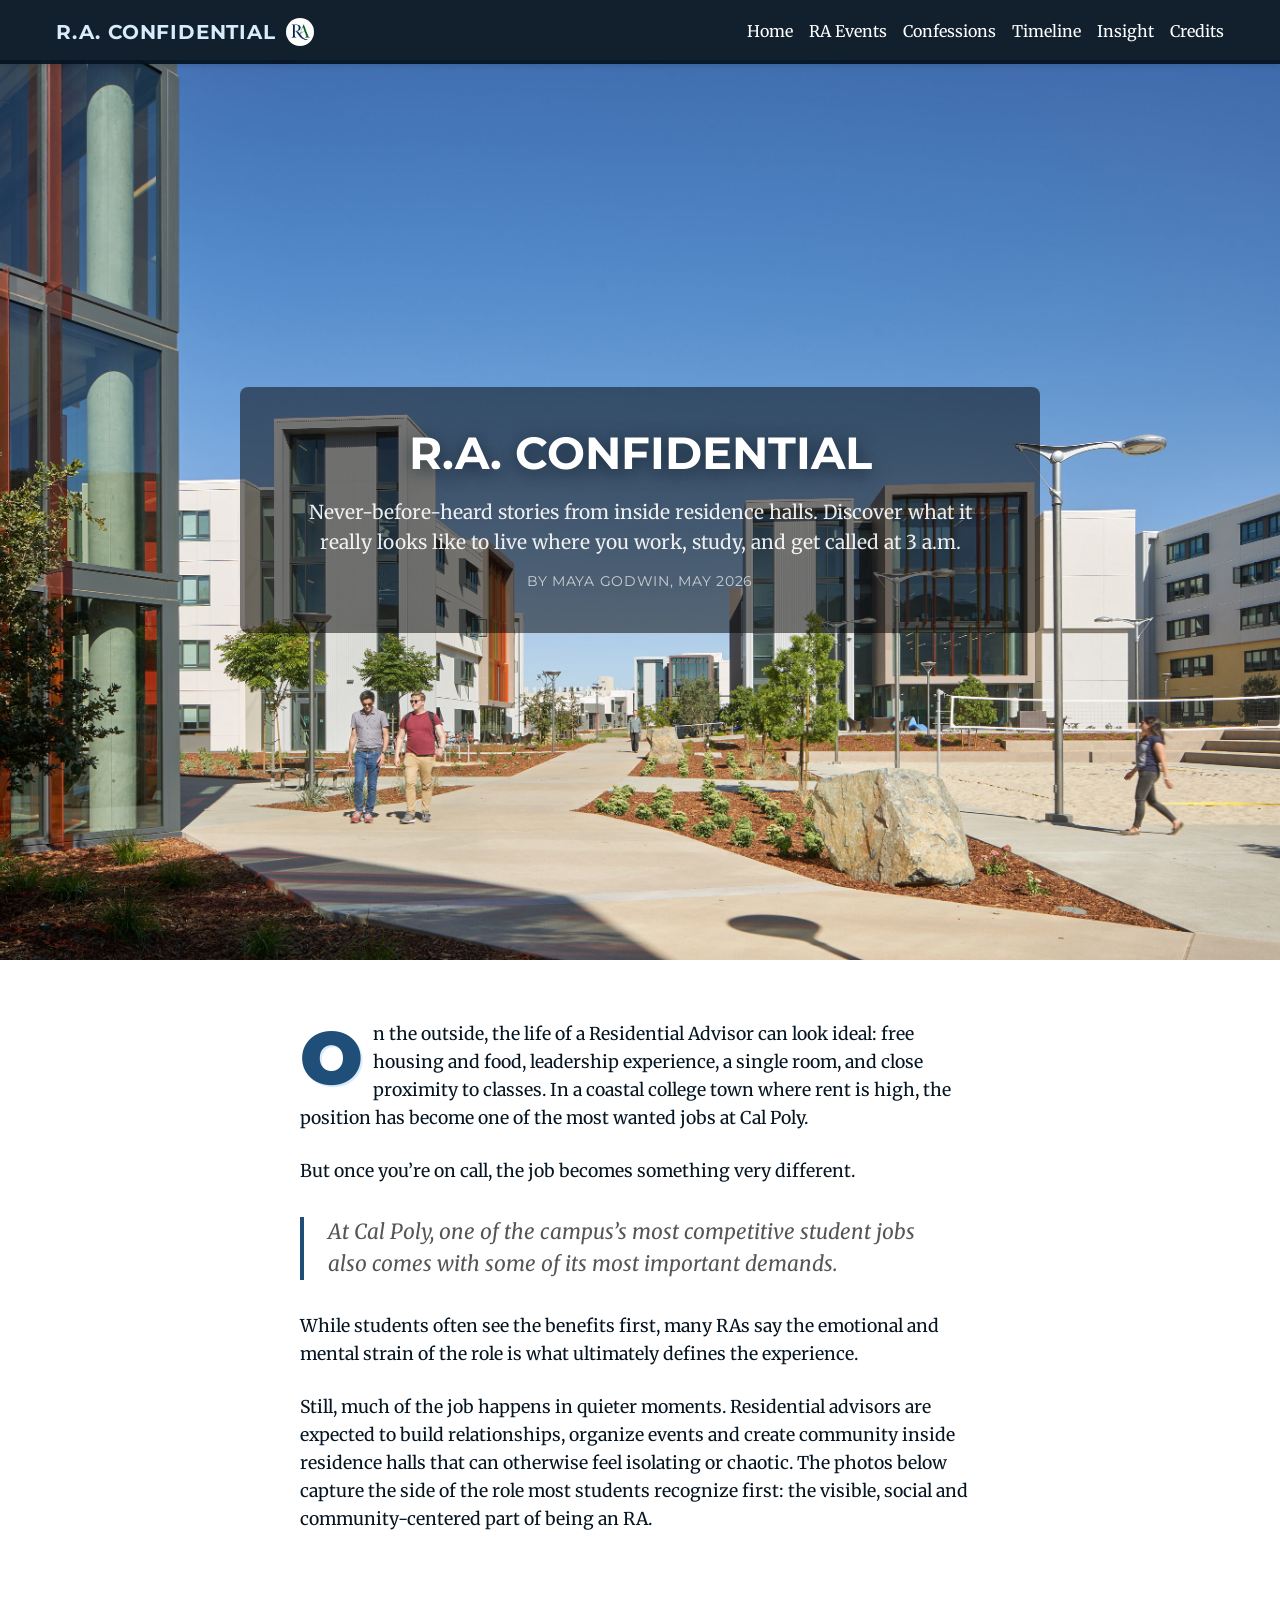
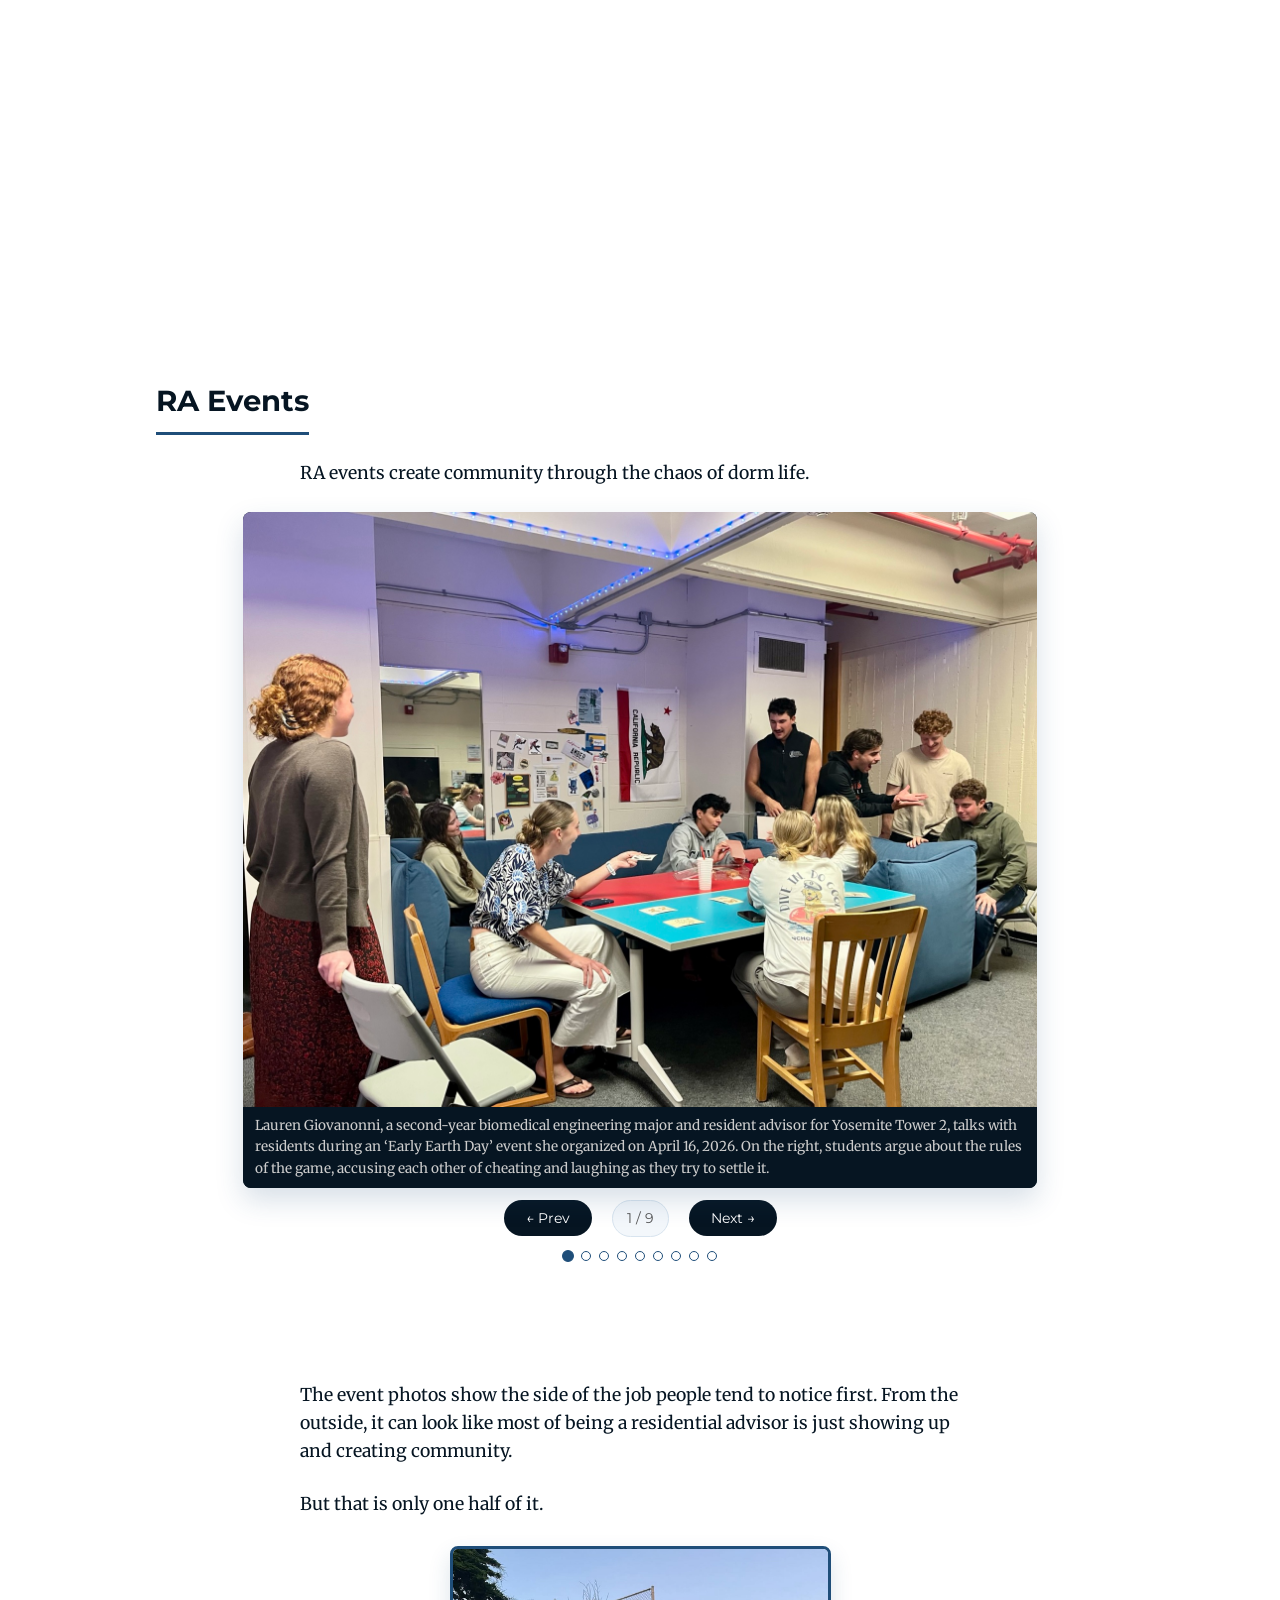
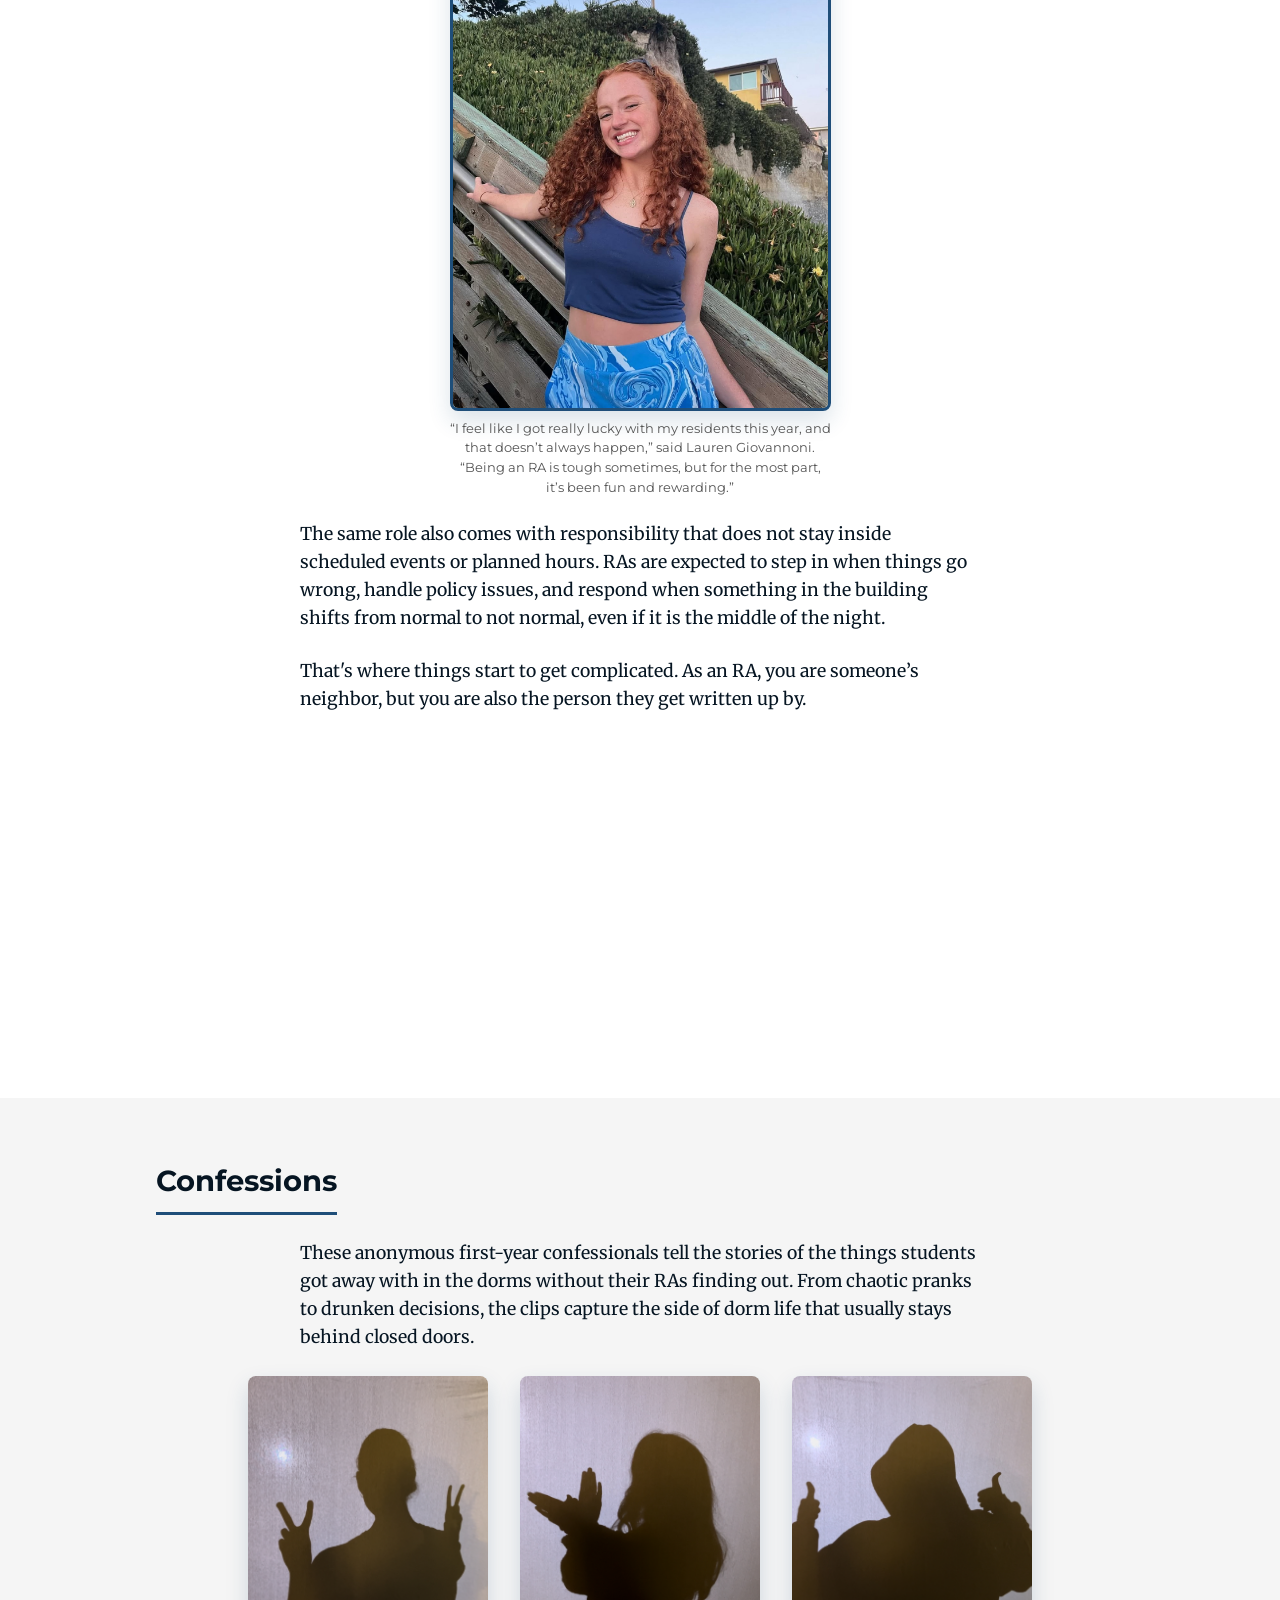
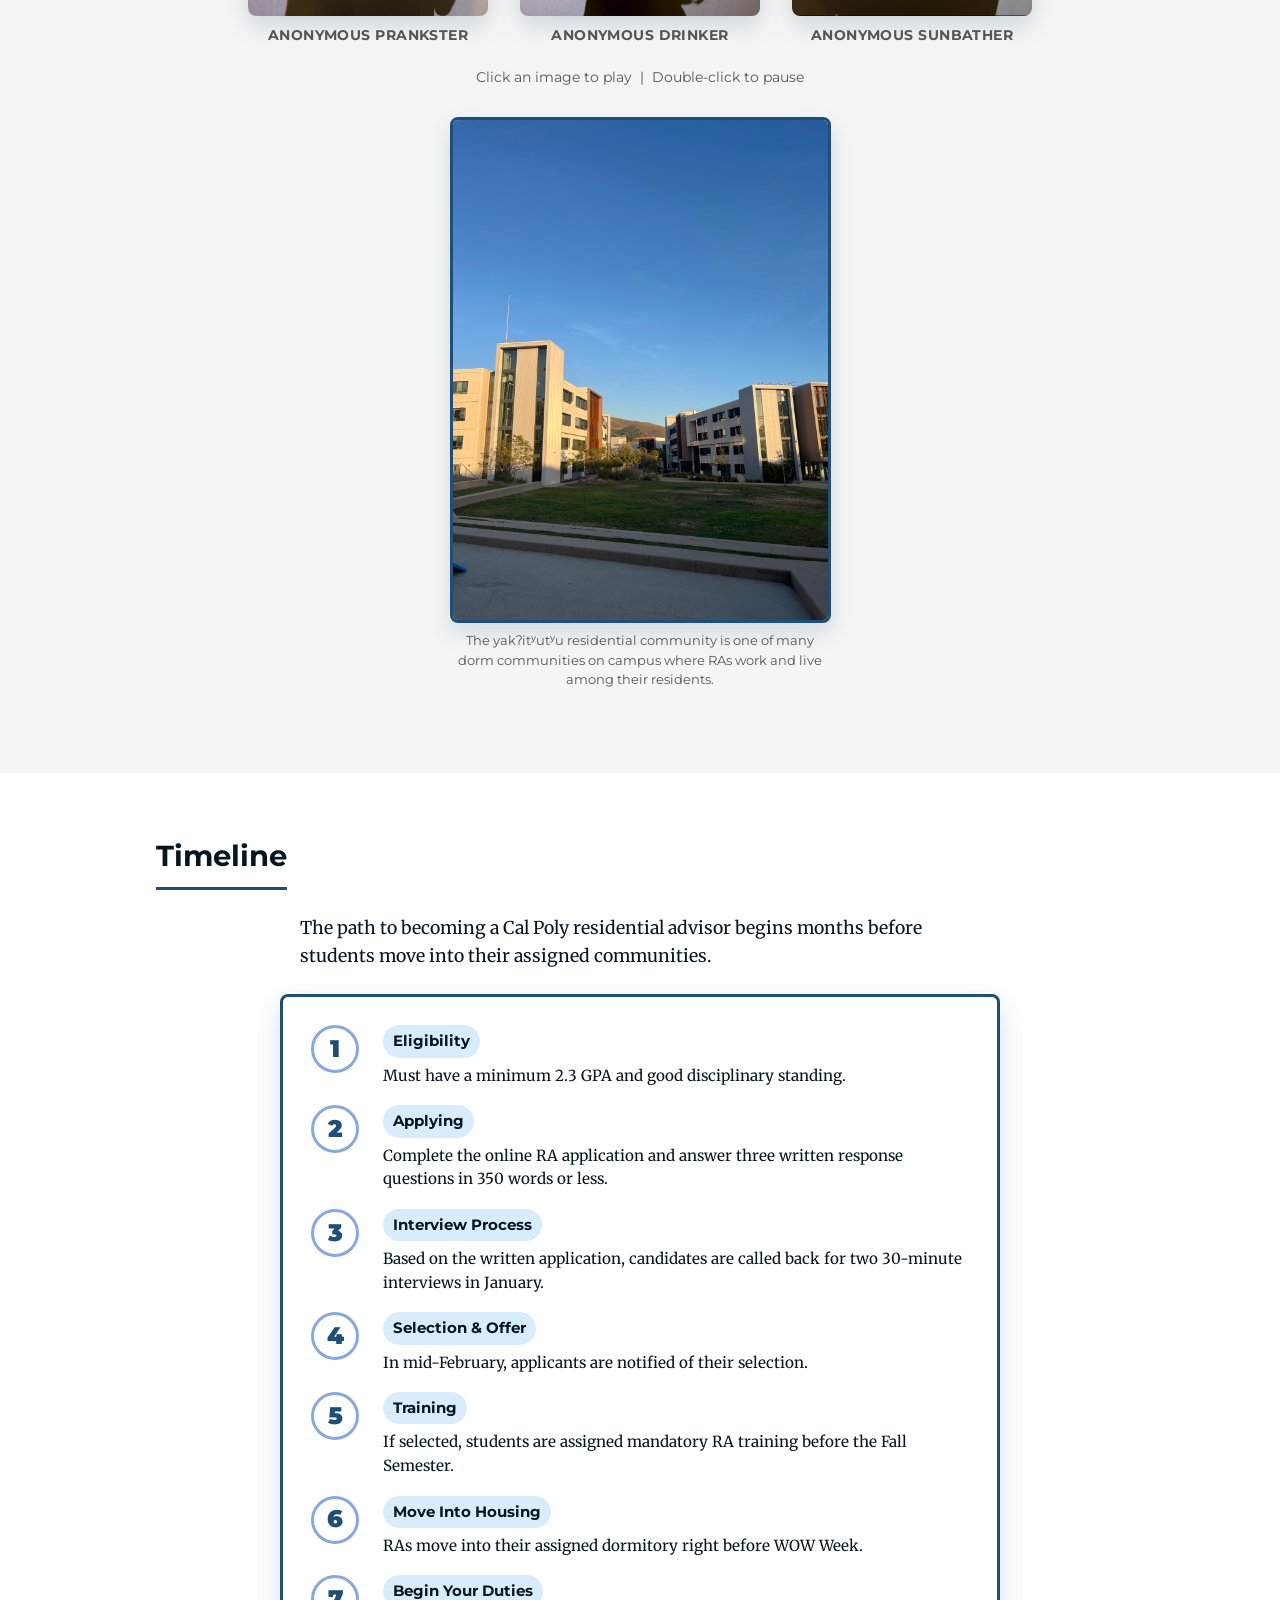
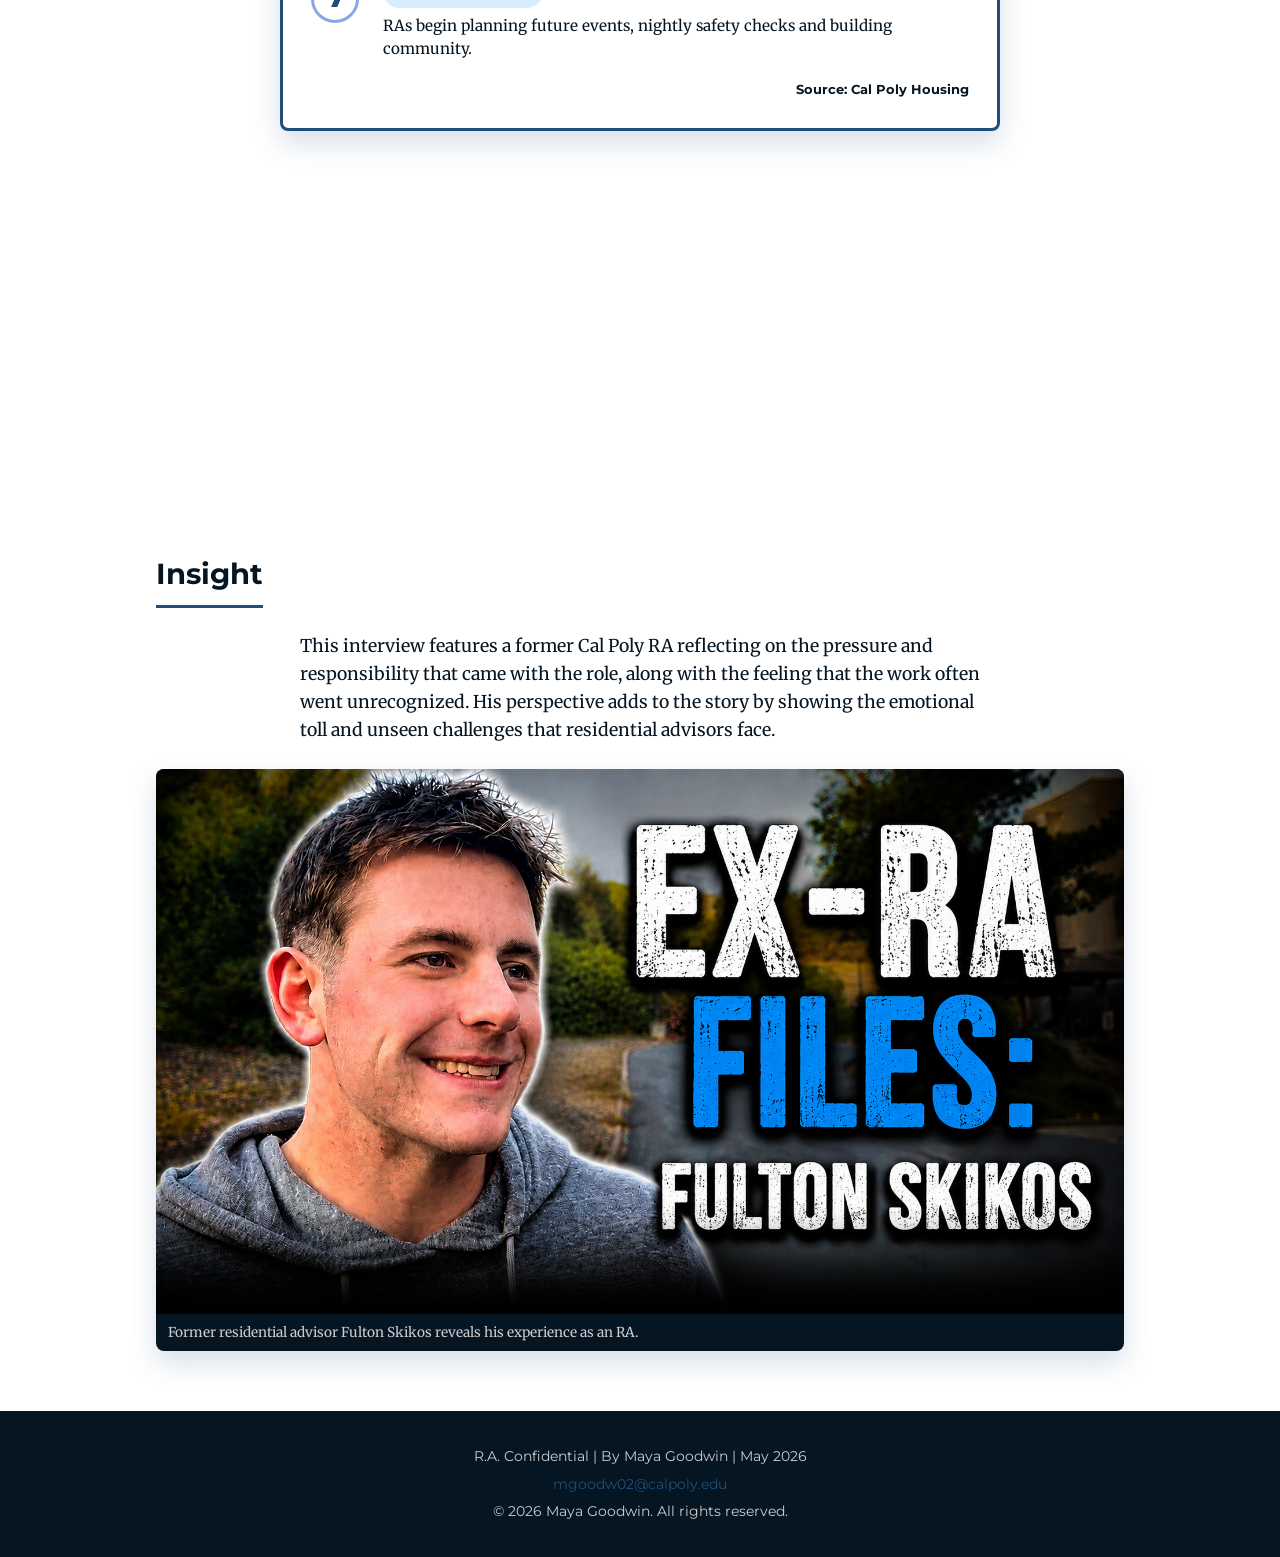
==== index.html @ 4d5d17d1 "Initial R.A. Confidential site" ====
<!DOCTYPE html>
<html lang="en">
<head>
    <meta charset="UTF-8">
    <meta name="viewport" content="width=device-width, initial-scale=1.0">
    <title>R.A. CONFIDENTIAL</title>
    <link rel="icon" type="image/png" href="Logo.png">

    <!-- ============================================
         GOOGLE FONTS
         - To change fonts, visit fonts.google.com
         - Replace the font names in the URL and in style.css
         ============================================ -->
    <link href="https://fonts.googleapis.com/css2?family=Montserrat:wght@700;900&family=Merriweather:ital,wght@0,400;1,400&display=swap" rel="stylesheet">

    <link rel="stylesheet" href="style.css">
</head>
<body>
    <!-- ============================================
         NAVIGATION: Fixed header with mobile toggle
         - Change the nav links to match your story sections f
         - The hamburger menu appears on screens under 768px
         ============================================ -->
    <nav class="navbar">
        <div class="nav-container">
            <div class="logo">
                <span>R.A. Confidential</span>
                <img src="Logo.png" alt="R.A. Confidential logo">
            </div>
            <button class="hamburger" onclick="toggleNav()">
                <span></span>
                <span></span>
                <span></span>
            </button>
            <ul class="nav-links">
                <li><a href="#hero">Home</a></li>
                <li><a href="#photos">RA Events</a></li>
                <li><a href="#audio">Confessions</a></li>
                <li><a href="#infographic">Timeline</a></li>
                <li><a href="#video">Insight</a></li>
                <li><a href="#footer">Credits</a></li>
            </ul>
        </div>
    </nav>

    <!-- ============================================
         HERO SECTION: Full-screen image + headline
         - Change the background image in style.css
         - Look for ".hero" in the CSS file
         - Edit the headline and deck text below
         ============================================ -->
    <section id="hero" class="hero">
        <div class="hero-content">
            <h1>R.A. CONFIDENTIAL</h1>
            <p class="deck">Never-before-heard stories from inside residence halls. Discover what it really looks like to live where you work, study, and get called at 3 a.m.</p>
            <p class="byline">By Maya Godwin, May 2026</p>
        </div>
    </section>

    <!-- ============================================
         STORY TEXT SECTION
         - Write your full story here
         - Use multiple <p> tags for multiple paragraphs
         ============================================ -->
    <section class="section story-text">
        <p class="lede">On the outside, the life of a Residential Advisor can look ideal: free housing and food, leadership experience, a single room, and close proximity to classes. In a coastal college town where rent is high, the position has become one of the most wanted jobs at Cal Poly.</p>
        <p>But once you’re on call, the job becomes something very different.</p>
        <blockquote>At Cal Poly, one of the campus’s most competitive student jobs also comes with some of its most important demands.</blockquote>
        <p>While students often see the benefits first, many RAs say the emotional and mental strain of the role is what ultimately defines the experience.</p>
        <p>Still, much of the job happens in quieter moments. Residential advisors are expected to build relationships, organize events and create community inside residence halls that can otherwise feel isolating or chaotic. The photos below capture the side of the role most students recognize first: the visible, social and community-centered part of being an RA.</p>
    </section>

    <!-- ============================================
         PARALLAX DIVIDER
         - Change the background image in style.css
         - Look for ".parallax-1"
         ============================================ -->
    <div class="parallax-divider parallax-1"></div>

    <!-- ============================================
         PHOTOS SECTION: Slideshow gallery
         - Add/remove <div class="slide"> blocks for each photo
         - Update the img src and alt text for each photo
         - The caption text appears below each photo
         ============================================ -->
    <section id="photos" class="section">
        <h2>RA Events</h2>
        <p class="section-intro">RA events create community through the chaos of dorm life.</p>
        <div class="slideshow">
            <div class="slide active">
                <img src="IMG_4088 2.jpg" alt="Lauren Giovanonni talking with residents at an Early Earth Day event">
                <p class="caption">Lauren Giovanonni, a second-year biomedical engineering major and resident advisor for Yosemite Tower 2, talks with residents during an ‘Early Earth Day’ event she organized on April 16, 2026. On the right, students argue about the rules of the game, accusing each other of cheating and laughing as they try to settle it.</p>
            </div>
            <div class="slide">
                <img src="IMG_4066.jpg" alt="Fallon Boyle laughs with neighbor Fiona Gordon during an Early Earth Day event">
                <p class="caption">Fallon Boyle, a first-year agricultural communications major, laughs with her neighbor Fiona Gordon, a first-year food science major, during an ‘Early Earth Day’ event hosted by RA Lauren Giovanonni. Boyle holds up a sheet of nature-themed stickers, turning a treat into a sweet moment of connection between neighbors.</p>
            </div>
            <div class="slide">
                <img src="IMG_4079.jpg" alt="Jackson Scott and Jack Lindley stand with Brock Muniozguren in the lounge">
                <p class="caption">Jackson Scott and Jack Lindley, both first-year agricultural systems management majors, stand with Brock Muniozguren, a first-year forest and fire science major, in the lounge. The three laugh about a roommate laundry disaster from earlier in the week, chatting about who broke one of the communal washing machines.</p>
            </div>
            <div class="slide">
                <img src="IMG_4083.jpg" alt="Early Earth Day organizer Lauren Giovanonni speaking about the event">
                <p class="caption">“I wanted to do something before Earth Day because I’m actually on call that night, and a lot of my residents are busy too,” said 'Early Earth Day' organizer Lauren Giovanonni. “This way people could still come, hang out and do something together without stressing about their schedules.”</p>
            </div>
            <div class="slide">
                <img src="IMG_4072.jpg" alt="Reese Worsdell and Rob Bautista flip through nature-themed cards while talking about a trip">
                <p class="caption">Reese Worsdell, a first-year animal science major, and Rob Bautista, a first-year business major, flip through nature-themed cards while talking about a possible trip to Palm Springs. Residential events like this one provide students with opportunities to converse outside of class.</p>
            </div>
            <div class="slide">
                <img src="IMG_4126.jpg" alt="Jackson Scott brings out a burnt Chick-fil-A sandwich from the air fryer">
                <p class="caption">During the event, Jackson Scott brings out the air fryer with a Chick-fil-A sandwich still inside, burnt enough to shrink the plate underneath. Fallon Boyle and Lauren Giovanonni laugh while Reese Worsdell, a first-year animal science major, and Fiona Gordon take photos. “I love this,” Giovanonni said. “It’s so dumb, but this is exactly what living here is like. Everyone just kind of joins in.”</p>
            </div>
            <div class="slide">
                <img src="IMG_4105.jpg" alt="Lauren Giovanonni and Fallon Boyle laugh together over an inside joke during an Early Earth Day event">
                <p class="caption">Lauren Giovanonni, resident advisor for Yosemite Tower 2, laughs with Fallon Boyle over an inside joke the two share, breaking into laughter as Fallon tries to explain it before giving up. The initial confusion from others nearby only makes it funnier, sparking more laughter around the room.</p>
            </div>
            <div class="slide">
                <img src="IMG_4123.jpg" alt="Brock Muniozguren folds a piece of paper at the Early Earth Day event">
                <p class="caption">Brock Muniozguren, a first-year forest and fire science major, folds a piece of paper provided at the ‘Early Earth Day’ event after getting back from class. “I had class until 8, so I was pretty done for the day,” Muniozguren said. “It was nice to come back and have something going on instead of just going straight to my room.”</p>
            </div>
            <div class="slide">
                <img src="IMG_3862.jpg" alt="Fiona Gordon sits with her neighbors during the Early Earth Day event">
                <p class="caption">First year food science major Fiona Gordon glances toward the camera while sitting with her neighbors during the 'Early Earth Day' event. The group stays at the table after their game ends, continuing their conversation after the April 16 event technically ends.</p>
            </div>
        </div>
        <div class="slide-controls">
            <button onclick="changeSlide(-1)">&#8592; Prev</button>
            <span class="slide-counter">
                <span id="current-slide">1</span> / <span id="total-slides">9</span>
            </span>
            <button onclick="changeSlide(1)">Next &#8594;</button>
        </div>
        <div class="slide-dots" aria-label="Photo slideshow navigation"></div>
    </section>

    <section class="section story-text">
        <p>The event photos show the side of the job people tend to notice first. From the outside, it can look like most of being a residential advisor is just showing up and creating community.</p>
        <p></p>
        <p>But that is only one half of it.</p>
        <figure class="story-photo">
            <img src="Lauren.jpg" alt="Lauren Giovanonni, a Cal Poly residential advisor">
            <figcaption>“I feel like I got really lucky with my residents this year, and that doesn’t always happen,” said Lauren Giovannoni. “Being an RA is tough sometimes, but for the most part, it’s been fun and rewarding.”</figcaption>
        </figure>
        <p>The same role also comes with responsibility that does not stay inside scheduled events or planned hours. RAs are expected to step in when things go wrong, handle policy issues, and respond when something in the building shifts from normal to not normal, even if it is the middle of the night.</p>
        <p>That's where things start to get complicated. As an RA, you are someone’s neighbor, but you are also the person they get written up by.</p>
    </section>

    <!-- ============================================
         PARALLAX DIVIDER
         - Change the background image in style.css
         - Look for ".parallax-2"
         ============================================ -->
    <div class="parallax-divider parallax-2"></div>

    <!-- ============================================
         AUDIO SECTION: Clickable speaker images
         - For each speaker you need TWO image files:
             img/rollover/1.gif  (animated, shown by default)
             img/rollover/1.jpg  (still, shown on hover)
         - Update the audio src to your mp3 files
         - Update the alt text and label to the speaker's name
         - Click image to play | Double-click to pause
         - Only one clip will play at a time
         ============================================ -->
    <section id="audio" class="section alt-bg">
        <h2>Confessions</h2>
        <p class="section-intro">These anonymous first-year confessionals tell the stories of the things students got away with in the dorms without their RAs finding out. From chaotic pranks to drunken decisions, the clips capture the side of dorm life that usually stays behind closed doors.</p>

        <!-- Hidden audio elements — triggered by clicking the images below -->
        <audio id="audio_1"><source src="1.mp3" type="audio/mpeg"></audio>
        <audio id="audio_2"><source src="2.mp3" type="audio/mpeg"></audio>
        <audio id="audio_3"><source src="3.mp3" type="audio/mpeg"></audio>

        <div class="audio-board">
            <div class="audio-speaker">
                <img src="1.jpg" class="rollover" alt="Anonymous prankster"
                    onmouseover="this.src='1.gif'"
                    onmouseout="this.src='1.jpg'"
                    onclick="document.getElementById('audio_1').play(); return false;"
                    ondblclick="document.getElementById('audio_1').pause(); return false;">
                <p class="audio-label">Anonymous Prankster</p>
            </div>
            <div class="audio-speaker">
                <img src="2.jpg" class="rollover" alt="Anonymous drinker"
                    onmouseover="this.src='2.gif'"
                    onmouseout="this.src='2.jpg'"
                    onclick="document.getElementById('audio_2').play(); return false;"
                    ondblclick="document.getElementById('audio_2').pause(); return false;">
                <p class="audio-label">Anonymous Drinker</p>
            </div>
            <div class="audio-speaker">
                <img src="3.jpg" class="rollover" alt="Anonymous sunbather"
                    onmouseover="this.src='3.gif'"
                    onmouseout="this.src='3.jpg'"
                    onclick="document.getElementById('audio_3').play(); return false;"
                    ondblclick="document.getElementById('audio_3').pause(); return false;">
                <p class="audio-label">Anonymous Sunbather</p>
            </div>
        </div>
        <p class="audio-instructions">Click an image to play &nbsp;|&nbsp; Double-click to pause</p>
        <figure class="story-photo">
            <img src="story-photo.jpg" alt="Cal Poly residence hall buildings and lawn under a clear blue sky">
            <figcaption>The yakʔitʸutʸu residential community is one of many dorm communities on campus where RAs work and live among their residents.</figcaption>
        </figure>
    </section>

    <section id="infographic" class="section">
        <h2>Timeline</h2>
        <p class="section-intro">The path to becoming a Cal Poly residential advisor begins months before students move into their assigned communities.</p>
        <div class="infographic-wrapper">
            <ol class="timeline-list" aria-label="Timeline for becoming a Cal Poly residential advisor">
                <li>
                    <span class="timeline-number">1</span>
                    <div>
                        <h3>Eligibility</h3>
                        <p>Must have a minimum 2.3 GPA and good disciplinary standing.</p>
                    </div>
                </li>
                <li>
                    <span class="timeline-number">2</span>
                    <div>
                        <h3>Applying</h3>
                        <p>Complete the online RA application and answer three written response questions in 350 words or less.</p>
                    </div>
                </li>
                <li>
                    <span class="timeline-number">3</span>
                    <div>
                        <h3>Interview Process</h3>
                        <p>Based on the written application, candidates are called back for two 30-minute interviews in January.</p>
                    </div>
                </li>
                <li>
                    <span class="timeline-number">4</span>
                    <div>
                        <h3>Selection &amp; Offer</h3>
                        <p>In mid-February, applicants are notified of their selection.</p>
                    </div>
                </li>
                <li>
                    <span class="timeline-number">5</span>
                    <div>
                        <h3>Training</h3>
                        <p>If selected, students are assigned mandatory RA training before the Fall Semester.</p>
                    </div>
                </li>
                <li>
                    <span class="timeline-number">6</span>
                    <div>
                        <h3>Move Into Housing</h3>
                        <p>RAs move into their assigned dormitory right before WOW Week.</p>
                    </div>
                </li>
                <li>
                    <span class="timeline-number">7</span>
                    <div>
                        <h3>Begin Your Duties</h3>
                        <p>RAs begin planning future events, nightly safety checks and building community.</p>
                    </div>
                </li>
            </ol>
            <p class="timeline-source">Source: Cal Poly Housing</p>
        </div>
    </section>

    <!-- ============================================
         PARALLAX DIVIDER
         - Change the background image in style.css
         - Look for ".parallax-3"
         ============================================ -->
    <div class="parallax-divider parallax-3"></div>

    <!-- ============================================
         VIDEO SECTION: Embedded video player
         - Update src to your video file path
         - Update poster to a thumbnail image
         ============================================ -->
    <section id="video" class="section">
        <h2>Insight</h2>
        <p class="section-intro">This interview features a former Cal Poly RA reflecting on the pressure and responsibility that came with the role, along with the feeling that the work often went unrecognized. His perspective adds to the story by showing the emotional toll and unseen challenges that residential advisors face.</p>
        <div class="video-wrapper">
            <video controls preload="none" poster="Fulton.png">
                <source src="Confidential-web.m4v?v=2" type="video/mp4">
                <track src="captions.vtt" kind="captions" srclang="en" label="English" default>
                Your browser does not support video.
            </video>
            <p class="caption">Former residential advisor Fulton Skikos reveals his experience as an RA.</p>
        </div>
    </section>

    <!-- ============================================
         FOOTER: Credits and contact info
         - Edit your name, date, and email below
         ============================================ -->
    <footer id="footer">
        <p>R.A. Confidential | By Maya Goodwin | May 2026</p>
        <p><a href="mailto:mgoodw02@calpoly.edu">mgoodw02@calpoly.edu</a></p>
        <p>&copy; 2026 Maya Goodwin. All rights reserved.</p>
    </footer>

    <!-- ============================================
         BACK TO TOP BUTTON
         - Appears automatically after scrolling down
         - No changes needed here
         ============================================ -->
    <button id="back-to-top" title="Back to top">&#8593; Top</button>

    <script src="script.js"></script>
</body>
</html>
---- style.css ----
/* ============================================
   TYPOGRAPHY & COLOR PALETTE
   Change these values to customize your entire story
   ============================================ */

:root {
    --primary-font: 'Merriweather', Georgia, serif;
    --heading-font: 'Montserrat', Arial, sans-serif;
    --primary-color: #061522;
    --secondary-color: #555;
    --accent-color: #1f4e79;
    --background-color: #fff;
    --border-color: #ddd;
    --spacing-unit: 16px;
}

/* ============================================
   GLOBAL STYLES
   ============================================ */

* {
    margin: 0;
    padding: 0;
    box-sizing: border-box;
}

html {
    scroll-behavior: smooth;
}

body {
    font-family: var(--primary-font);
    color: var(--primary-color);
    background-color: var(--background-color);
    line-height: 1.6;
    padding-top: 60px;
}

/* ============================================
   NAVIGATION BAR
   Fixed header that stays at top when scrolling
   ============================================ */

.navbar {
    position: fixed;
    top: 0;
    width: 100%;
    background-color: rgba(6, 21, 34, 0.95);
    z-index: 1000;
    box-shadow: 0 2px 5px rgba(0, 0, 0, 0.1);
}

.nav-container {
    max-width: 1200px;
    margin: 0 auto;
    padding: var(--spacing-unit);
    display: flex;
    justify-content: space-between;
    align-items: center;
}

.logo {
    color: #d9ecfb;
    font-size: 1.25em;
    font-weight: bold;
    font-family: var(--heading-font);
    display: flex;
    align-items: center;
    gap: 10px;
    text-transform: uppercase;
    letter-spacing: 0.04em;
}

.logo img {
    width: 28px;
    height: 28px;
    border-radius: 50%;
    object-fit: cover;
}

.nav-links {
    display: flex;
    list-style: none;
    gap: var(--spacing-unit);
}

.nav-links a {
    color: white;
    text-decoration: none;
    transition: color 0.3s;
}

.nav-links a:hover {
    color: var(--accent-color);
}

/* ============================================
   HAMBURGER MENU (Mobile Only)
   Shows on screens smaller than 768px
   ============================================ */

.hamburger {
    display: none;
    flex-direction: column;
    justify-content: space-between;
    width: 28px;
    height: 20px;
    background: none;
    border: none;
    cursor: pointer;
    padding: 0;
}

.hamburger span {
    display: block;
    height: 3px;
    width: 100%;
    background-color: white;
    border-radius: 2px;
    transition: all 0.3s ease;
}

/* ============================================
   HERO SECTION
   Full-screen background image with headline overlay
   - TO CHANGE THE BACKGROUND IMAGE: update the
     background-image URL below
   ============================================ */

.hero {
    min-height: 100vh;
    background-image: url('Herro.jpg'); /* <-- Change this to your image */
    background-size: cover;
    background-position: center;
    display: flex;
    align-items: center;
    justify-content: center;
    text-align: center;
}

.hero-content {
    background-color: rgba(0, 0, 0, 0.5);
    padding: 40px 60px;
    max-width: 800px;
    border-radius: 8px;
}

h1 {
    font-family: var(--heading-font);
    font-size: 2.8em;
    font-weight: bold;
    color: white;
    line-height: 1.2;
    margin-bottom: 16px;
    text-shadow: 0 4px 18px rgba(6, 21, 34, 0.65);
}

.deck {
    font-size: 1.2em;
    color: rgba(255, 255, 255, 0.9);
    margin-bottom: 12px;
}

.byline {
    font-size: 0.9em;
    color: rgba(255, 255, 255, 0.7);
    font-family: var(--heading-font);
    text-transform: uppercase;
    letter-spacing: 0.05em;
}

/* ============================================
   PARALLAX DIVIDERS
   Full-width image strips between sections
   - TO CHANGE IMAGES: update the background-image
     URLs in .parallax-1, .parallax-2, .parallax-3
   - On mobile, the fixed effect is automatically
     disabled for better performance
   ============================================ */

.parallax-divider {
    min-height: 300px;
    background-attachment: fixed;
    background-size: cover;
    background-position: center;
}

.parallax-video {
    position: relative;
    overflow: hidden;
    background-color: #061522;
}

.parallax-video video {
    width: 100%;
    height: 300px;
    aspect-ratio: auto;
    display: block;
    object-fit: cover;
    object-position: center;
}

.parallax-1 {
    background-image: url('parallax-1.jpg'); /* <-- Change this */
}

.parallax-2 {
    background-image: url('parallax-2.jpg'); /* <-- Change this */
}

.parallax-3 {
    background-image: url('parallax-3.jpg'); /* <-- Change this */
}

/* ============================================
   BACK TO TOP BUTTON
   Appears in the bottom-right corner after
   the user scrolls down 300px
   ============================================ */

#back-to-top {
    display: none;
    position: fixed;
    bottom: 24px;
    right: 24px;
    z-index: 999;
    background-color: var(--primary-color);
    color: white;
    border: none;
    padding: 10px 16px;
    font-family: var(--heading-font);
    font-size: 0.85em;
    cursor: pointer;
    border-radius: 4px;
    transition: background-color 0.2s;
}

#back-to-top:hover {
    background-color: var(--accent-color);
}

/* ============================================
   CONTENT SECTIONS
   Shared styles for Photos, Audio, Video sections
   ============================================ */

.section {
    padding: 60px var(--spacing-unit);
    max-width: 1000px;
    margin: 0 auto;
}

.section h2 {
    font-family: var(--heading-font);
    font-size: 1.8em;
    color: var(--primary-color);
    margin-bottom: 24px;
    padding-bottom: 8px;
    border-bottom: 3px solid var(--accent-color);
    display: inline-block;
}

.section-intro {
    color: var(--primary-color);
    margin: 0 auto 1.4em;
    max-width: 680px;
    font-size: 1.1em;
    line-height: 1.6;
    font-family: var(--primary-font);
}

/* ============================================
   STORY TEXT SECTION
   ============================================ */

.story-text p {
    max-width: 680px;
    margin: 0 auto 1.4em;
    font-size: 1.1em;
}

.lede::first-letter {
    float: left;
    color: var(--accent-color);
    font-family: var(--heading-font);
    font-size: 4.2em;
    font-weight: 900;
    line-height: 0.82;
    margin: 8px 10px 0 0;
    text-shadow: 2px 2px 0 #d9ecfb;
}

blockquote {
    max-width: 680px;
    margin: 32px auto;
    padding: 0 24px;
    border-left: 4px solid var(--accent-color);
    font-size: 1.3em;
    font-style: italic;
    color: var(--secondary-color);
    line-height: 1.5;
}

.story-photo {
    max-width: 381px;
    margin: 28px auto 1.4em;
}

.story-photo img {
    width: 100%;
    display: block;
    border: 3px solid var(--accent-color);
    border-radius: 8px;
    box-shadow: 0 10px 22px rgba(31, 78, 121, 0.16);
}

.story-photo figcaption {
    margin-top: 8px;
    color: var(--secondary-color);
    font-family: var(--heading-font);
    font-size: 0.82em;
    font-weight: 400;
    line-height: 1.5;
    text-align: center;
}

/* Alternate background for every other section */
.alt-bg {
    max-width: 100%;
    background-color: #f5f5f5;
    padding: 60px calc(50% - 500px + var(--spacing-unit));
}

/* ============================================
   PHOTOS / SLIDESHOW
   ============================================ */

.slideshow {
    position: relative;
    width: 82%;
    margin: 0 auto;
    background-color: #061522;
    border-radius: 8px;
    overflow: hidden;
    box-shadow: 0 12px 28px rgba(31, 78, 121, 0.18);
}

.slide {
    display: none;
    animation: softFade 0.35s ease;
}

.slide.active {
    display: block;
}

.slide img {
    width: 100%;
    height: auto;
    display: block;
}

.caption {
    background-color: #061522;
    color: #ccc;
    font-size: 0.85em;
    padding: 8px 12px;
}

.slide-controls {
    display: flex;
    align-items: center;
    justify-content: center;
    gap: 20px;
    margin-top: 12px;
}

.slide-controls button {
    background-color: var(--primary-color);
    color: white;
    border: none;
    border-radius: 999px;
    padding: 9px 22px;
    cursor: pointer;
    font-family: var(--heading-font);
    font-size: 0.9em;
    transition: background-color 0.2s, transform 0.2s;
}

.slide-controls button:hover {
    background-color: var(--accent-color);
    transform: translateY(-1px);
}

.slide-counter {
    font-family: var(--heading-font);
    font-size: 0.9em;
    color: var(--secondary-color);
    background-color: #f3f7fb;
    border: 1px solid #d8e4ef;
    border-radius: 999px;
    padding: 6px 14px;
}

.slide-dots {
    display: flex;
    justify-content: center;
    gap: 8px;
    margin-top: 14px;
}

.slide-dot {
    width: 10px;
    height: 10px;
    border: 1px solid var(--accent-color);
    border-radius: 50%;
    background-color: #fff;
    cursor: pointer;
    padding: 0;
    transition: background-color 0.2s, transform 0.2s;
}

.slide-dot:hover,
.slide-dot.active {
    background-color: var(--accent-color);
    transform: scale(1.2);
}

@keyframes softFade {
    from {
        opacity: 0.25;
    }

    to {
        opacity: 1;
    }
}

/* ============================================
   AUDIO SECTION
   Clickable speaker images with GIF/JPG rollover
   ============================================ */

.audio-board {
    display: flex;
    justify-content: center;
    gap: 32px;
    flex-wrap: wrap;
}

.audio-speaker {
    text-align: center;
    flex: 0 1 240px;
    max-width: 240px;
}

.rollover {
    width: 240px;
    height: 240px;
    max-width: 100%;
    cursor: pointer;
    display: block;
    border-radius: 8px;
    object-fit: cover;
    object-position: center;
    box-shadow: 0 10px 22px rgba(31, 78, 121, 0.18);
}

.audio-label {
    font-family: var(--heading-font);
    font-size: 0.9em;
    font-weight: bold;
    margin-top: 8px;
    color: var(--secondary-color);
    text-transform: uppercase;
    letter-spacing: 0.03em;
}

.audio-instructions {
    text-align: center;
    margin-top: 20px;
    font-size: 0.85em;
    color: var(--secondary-color);
    font-family: var(--heading-font);
}

/* ============================================
   VIDEO SECTION
   ============================================ */

.video-wrapper {
    width: 100%;
    border-radius: 8px;
    overflow: hidden;
    box-shadow: 0 12px 28px rgba(31, 78, 121, 0.18);
}

video {
    width: 100%;
    height: auto;
    aspect-ratio: 16 / 9;
    display: block;
    background-color: #061522;
    object-fit: contain;
}

/* ============================================
   INFOGRAPHIC (Optional section)
   ============================================ */

.infographic-wrapper {
    width: min(100%, 720px);
    margin: 0 auto;
    background-color: var(--background-color);
    border-radius: 8px;
    border: 3px solid var(--accent-color);
    box-shadow: 0 12px 28px rgba(31, 78, 121, 0.18);
    padding: 28px;
}

.timeline-list {
    list-style: none;
    display: grid;
    gap: 18px;
    margin: 0;
    padding: 0;
}

.timeline-list li {
    display: grid;
    grid-template-columns: 56px 1fr;
    gap: 16px;
    align-items: start;
}

.timeline-number {
    display: grid;
    place-items: center;
    width: 48px;
    height: 48px;
    border: 3px solid #88a9df;
    border-radius: 50%;
    color: var(--accent-color);
    background-color: #fff;
    font-family: var(--heading-font);
    font-size: 1.5em;
    font-weight: 900;
}

.timeline-list h3 {
    display: inline-block;
    margin-bottom: 6px;
    padding: 4px 10px;
    border-radius: 999px;
    background-color: #d9ecfb;
    color: var(--primary-color);
    font-family: var(--heading-font);
    font-size: 0.95em;
}

.timeline-list p {
    color: var(--primary-color);
    font-size: 0.95em;
    line-height: 1.55;
}

.timeline-source {
    margin-top: 18px;
    text-align: right;
    color: var(--primary-color);
    font-family: var(--heading-font);
    font-size: 0.82em;
    font-weight: 700;
}

.infographic-wrapper iframe {
    width: 100%;
    border: none;
}

/* ============================================
   FOOTER
   ============================================ */

footer {
    background-color: var(--primary-color);
    color: #ccc;
    text-align: center;
    padding: 32px var(--spacing-unit);
    font-family: var(--heading-font);
    font-size: 0.85em;
    line-height: 2;
}

footer a {
    color: var(--accent-color);
    text-decoration: none;
}

footer a:hover {
    text-decoration: underline;
}

/* ============================================
   RESPONSIVE / MOBILE STYLES
   Screens smaller than 768px
   ============================================ */

@media (max-width: 768px) {

    body {
        padding-top: 56px;
    }

    .hamburger {
        display: flex;
    }

    .nav-links {
        display: none;
        flex-direction: column;
        position: absolute;
        top: 56px;
        left: 0;
        width: 100%;
        background-color: rgba(6, 21, 34, 0.97);
        padding: 12px 0;
        gap: 0;
    }

    .nav-links.open {
        display: flex;
    }

    .nav-links li {
        width: 100%;
    }

    .nav-links a {
        display: block;
        padding: 12px var(--spacing-unit);
    }

    h1 {
        font-size: 2em;
    }

    .hero-content {
        padding: 28px 24px;
        margin: 0 16px;
    }

    .deck {
        font-size: 1em;
    }

    .alt-bg {
        padding: 40px var(--spacing-unit);
    }

    .slideshow {
        width: 100%;
    }

    .infographic-wrapper {
        padding: 20px;
    }

    .timeline-list li {
        grid-template-columns: 44px 1fr;
        gap: 12px;
    }

    .timeline-number {
        width: 40px;
        height: 40px;
        font-size: 1.2em;
    }

    .audio-grid {
        flex-direction: column;
    }

    /* Parallax fixed effect doesn't work on iOS/Android,
       so we fall back to a normal background image */
    .parallax-divider {
        background-attachment: scroll;
        min-height: 200px;
    }
}
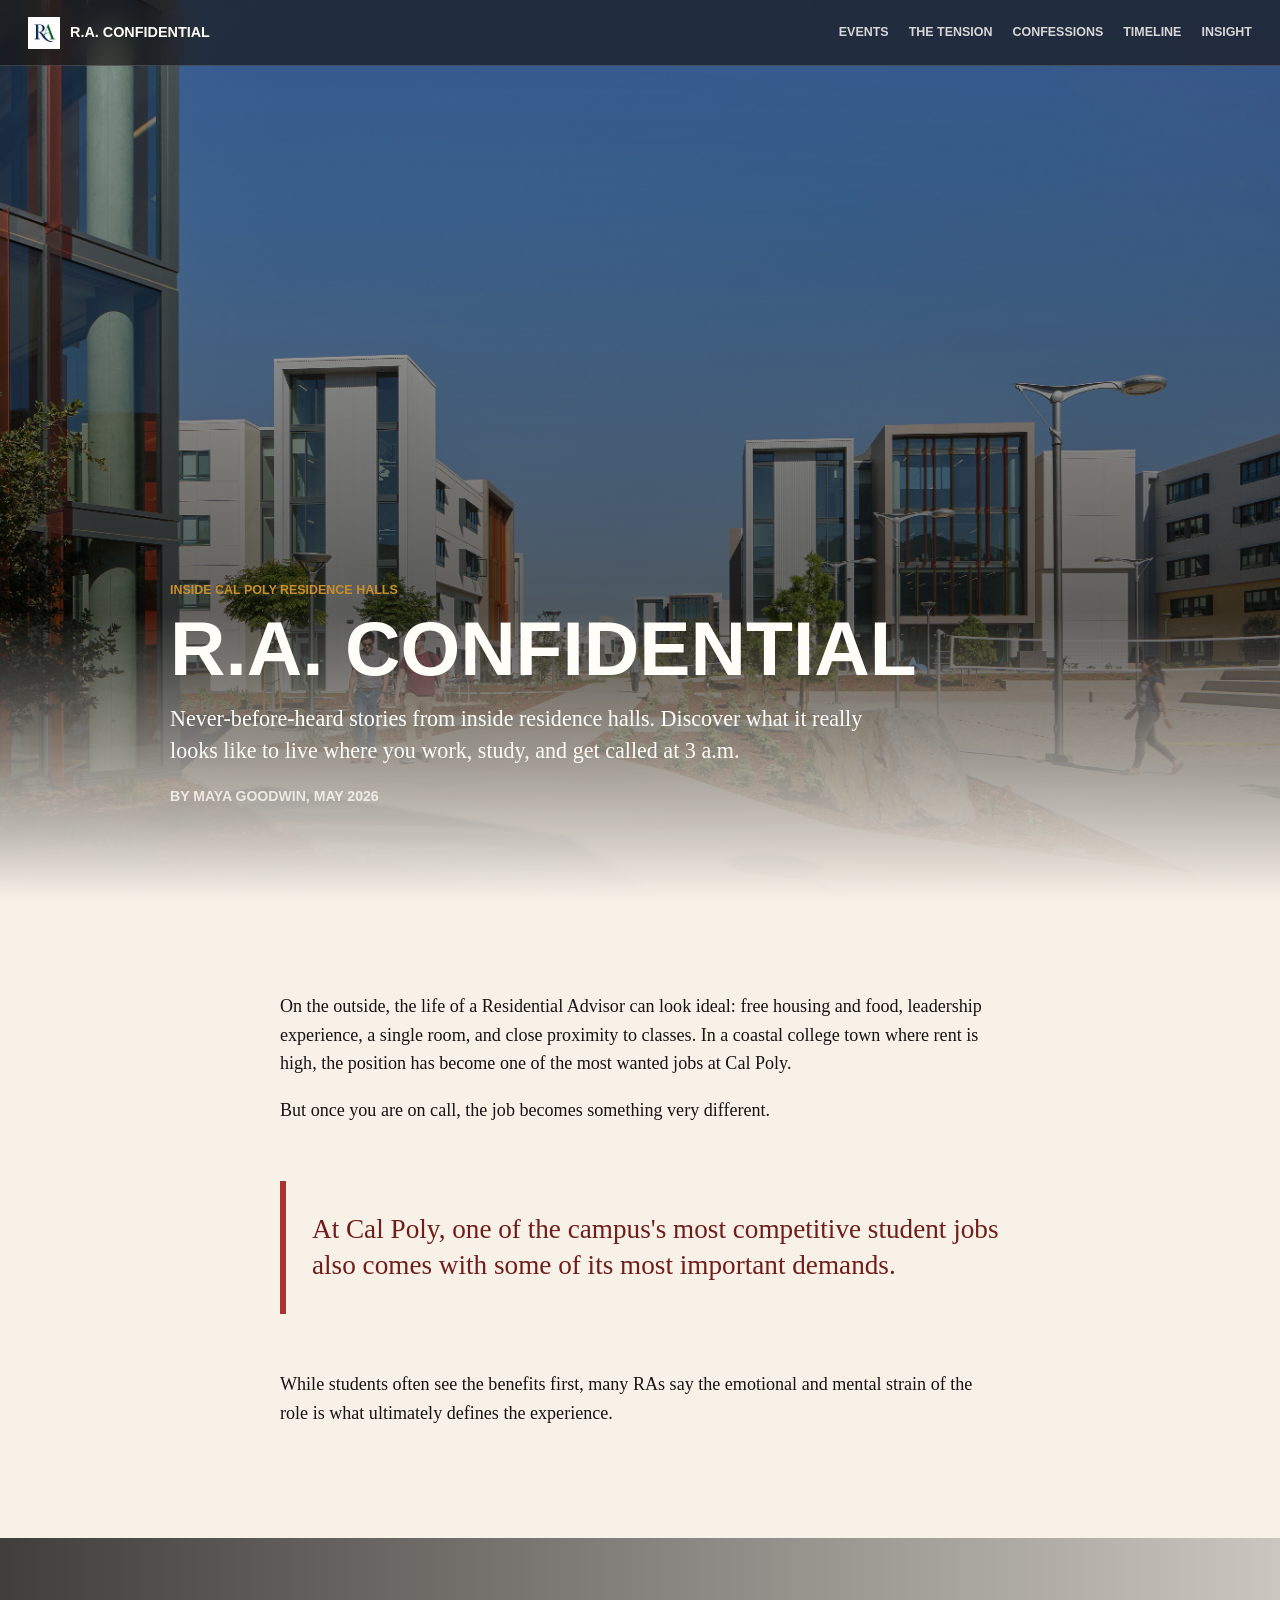
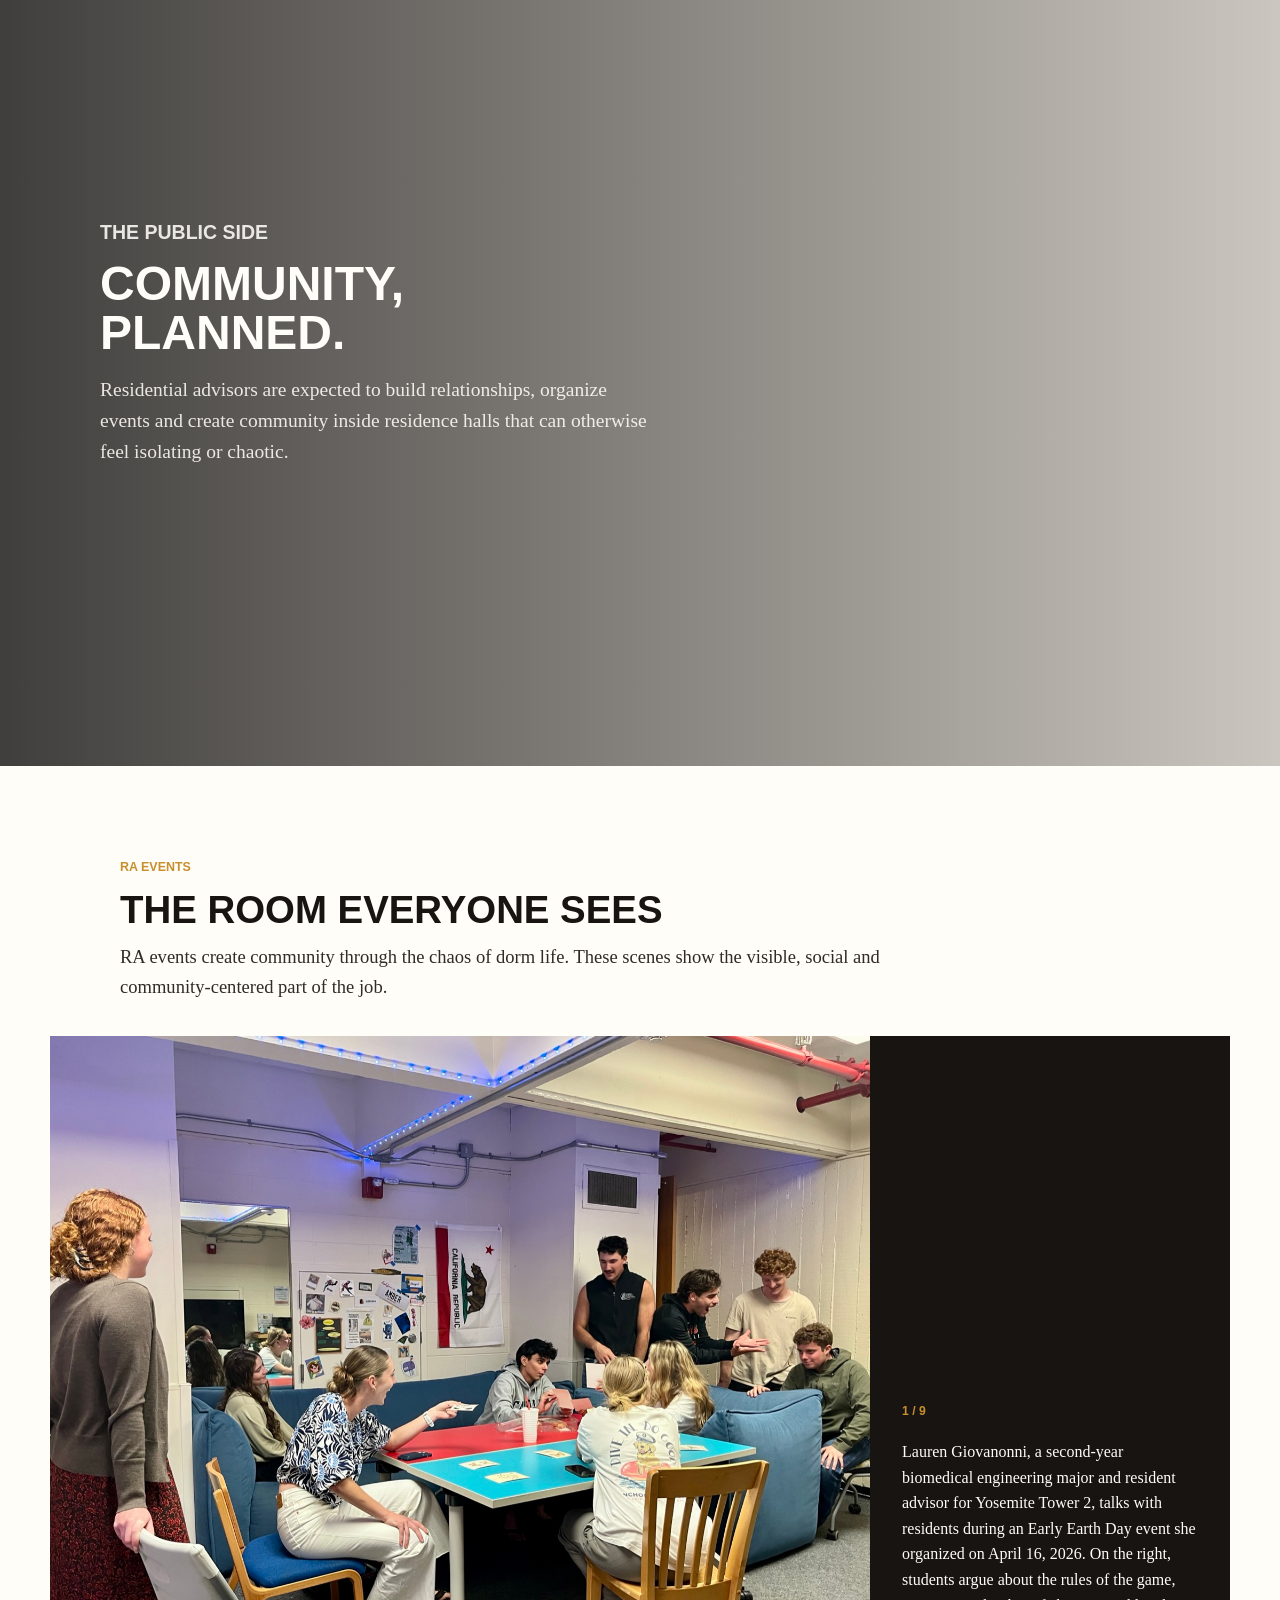
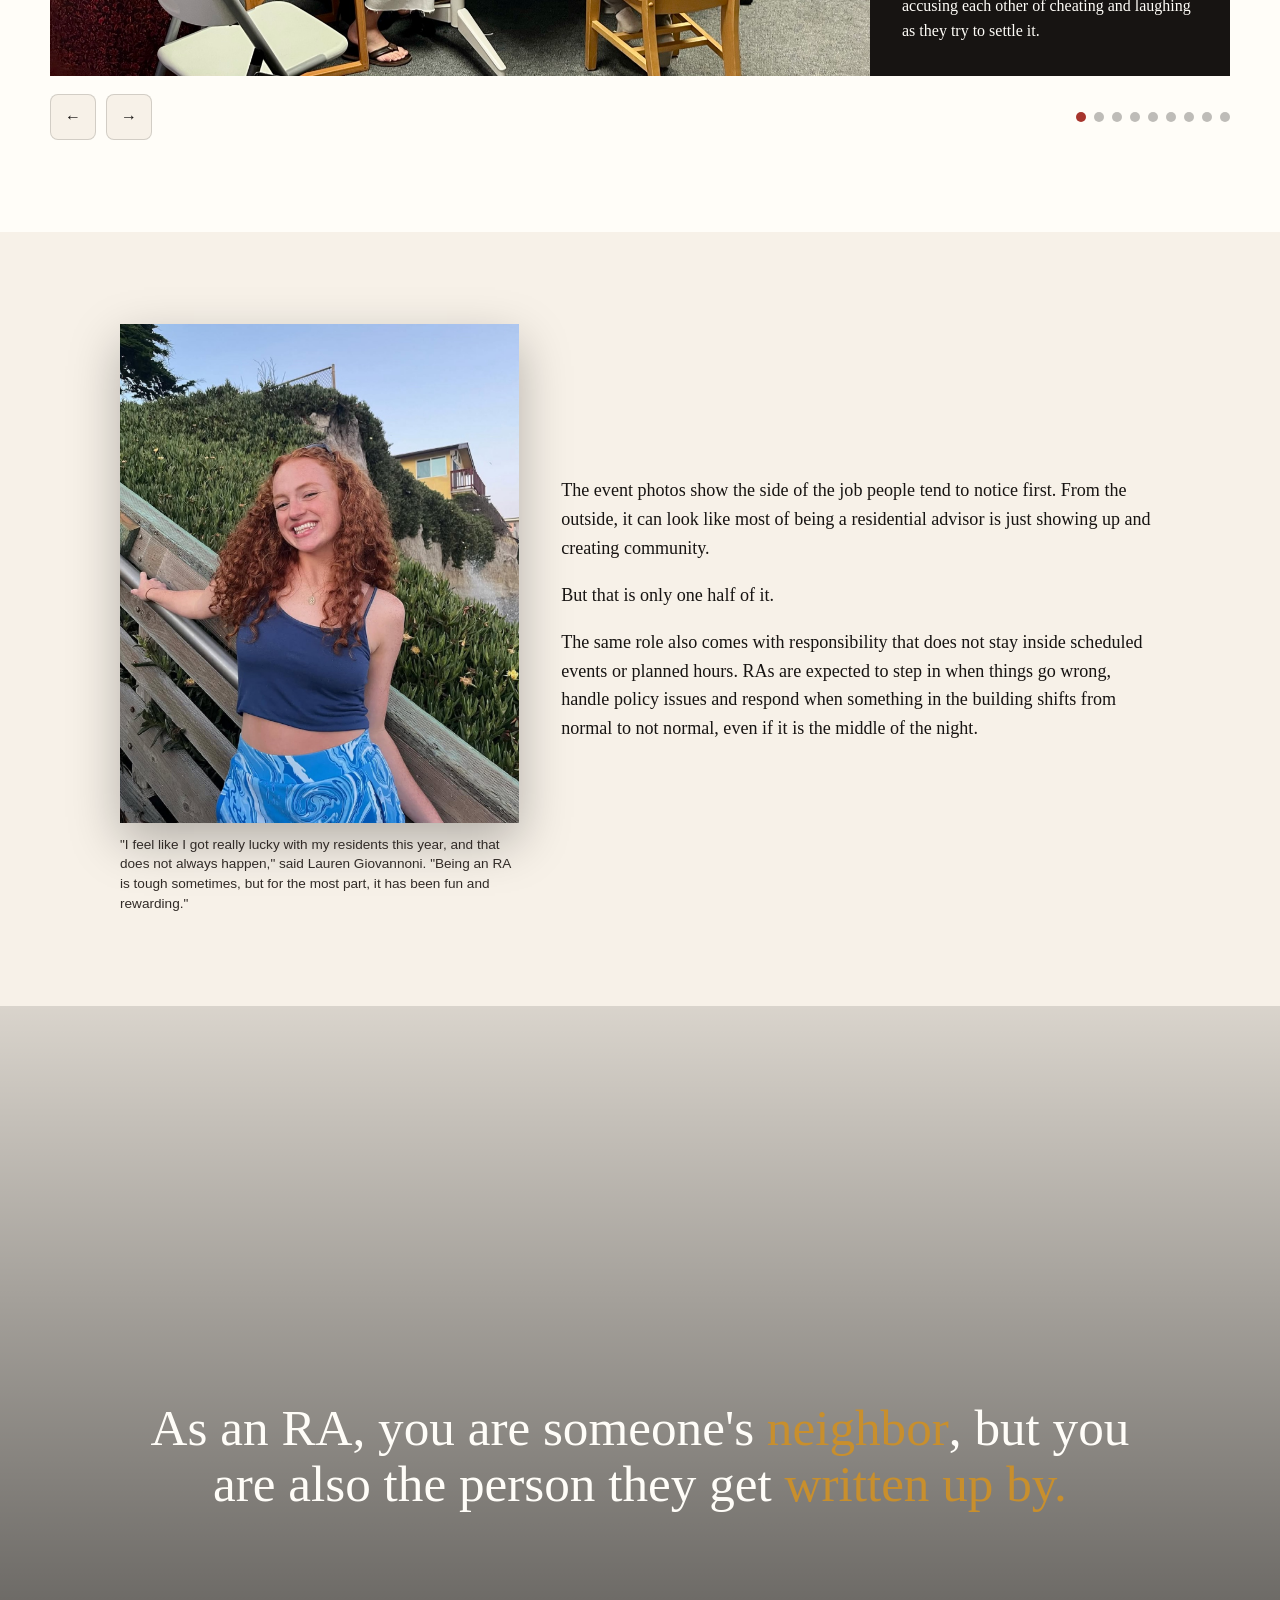
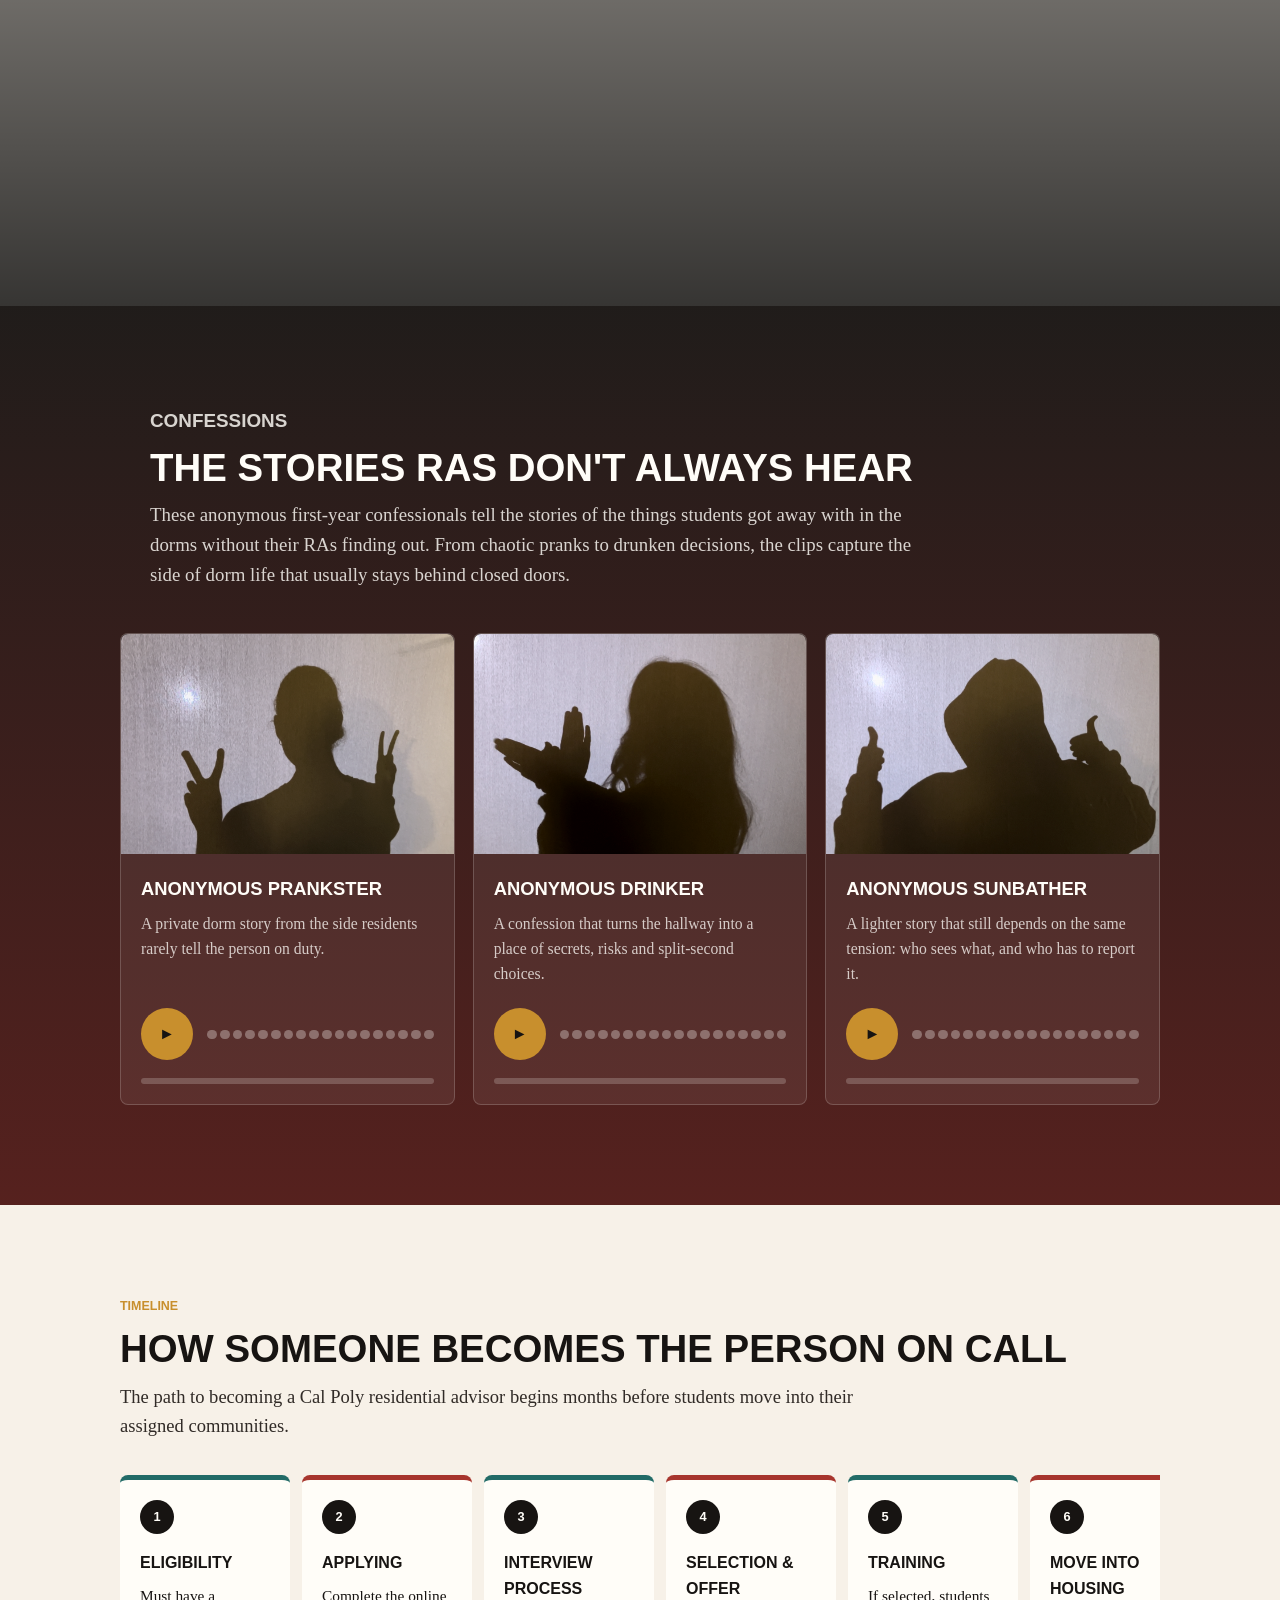
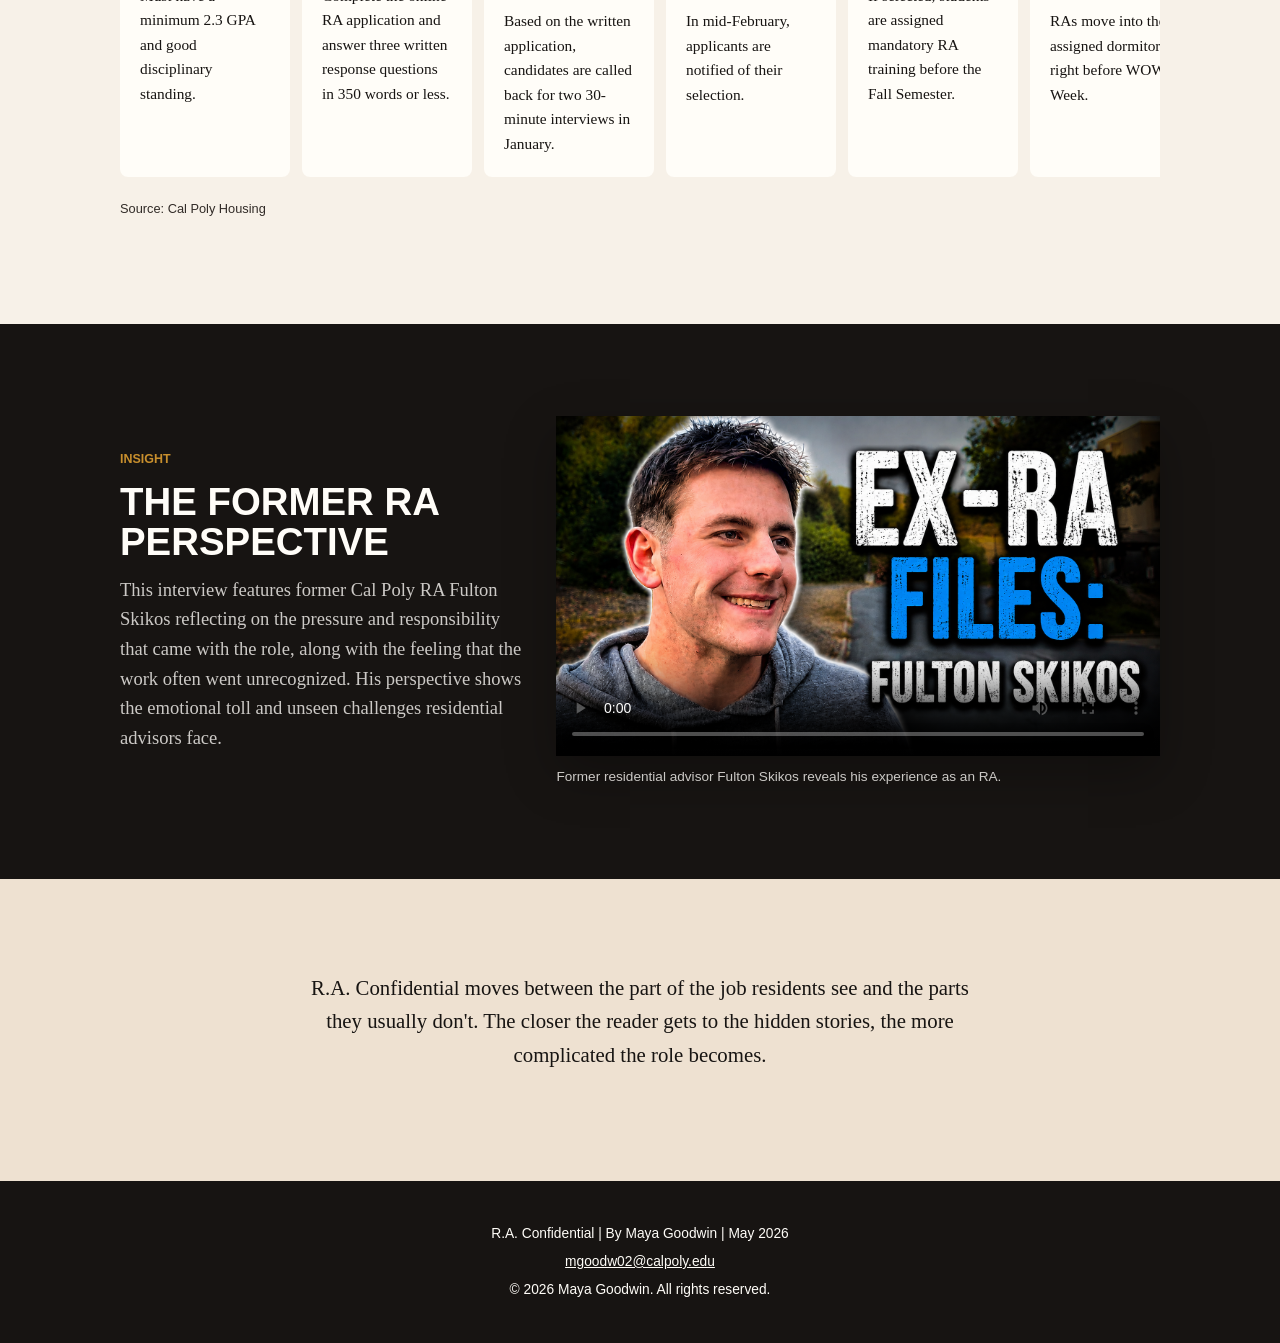
==== commit 6e54a5b9: "Use first redesign as homepage" ====
--- a/index.html
+++ b/index.html
@@ -1,311 +1,1099 @@
 <!DOCTYPE html>
 <html lang="en">
 <head>
-    <meta charset="UTF-8">
-    <meta name="viewport" content="width=device-width, initial-scale=1.0">
-    <title>R.A. CONFIDENTIAL</title>
-    <link rel="icon" type="image/png" href="Logo.png">
-
-    <!-- ============================================
-         GOOGLE FONTS
-         - To change fonts, visit fonts.google.com
-         - Replace the font names in the URL and in style.css
-         ============================================ -->
-    <link href="https://fonts.googleapis.com/css2?family=Montserrat:wght@700;900&family=Merriweather:ital,wght@0,400;1,400&display=swap" rel="stylesheet">
-
-    <link rel="stylesheet" href="style.css">
+  <meta charset="UTF-8">
+  <meta name="viewport" content="width=device-width, initial-scale=1.0">
+  <title>R.A. Confidential | Redesign</title>
+  <link rel="icon" type="image/png" href="Logo.png">
+  <style>
+    :root {
+      --ink: #171412;
+      --soft-ink: #312b27;
+      --paper: #f7f1e8;
+      --paper-deep: #eee1d1;
+      --white: #fffdf8;
+      --brick: #a7352d;
+      --brick-dark: #6f1e1a;
+      --teal: #226b67;
+      --gold: #c88f2d;
+      --line: rgba(23, 20, 18, 0.16);
+      --shadow: 0 18px 48px rgba(0, 0, 0, 0.28);
+    }
+
+    * { box-sizing: border-box; }
+    html { scroll-behavior: smooth; }
+    body {
+      margin: 0;
+      color: var(--ink);
+      background: var(--paper);
+      font-family: Georgia, "Times New Roman", serif;
+      line-height: 1.6;
+    }
+    body.nav-open { overflow: hidden; }
+    img, video { display: block; max-width: 100%; }
+    a { color: inherit; }
+    button { font: inherit; }
+
+    .progress {
+      position: fixed;
+      inset: 0 auto auto 0;
+      z-index: 80;
+      width: 0;
+      height: 4px;
+      background: linear-gradient(90deg, var(--gold), var(--brick));
+    }
+
+    .site-nav {
+      position: fixed;
+      top: 0;
+      left: 0;
+      right: 0;
+      z-index: 70;
+      display: flex;
+      align-items: center;
+      justify-content: space-between;
+      min-height: 66px;
+      padding: 0 28px;
+      color: var(--white);
+      background: rgba(23, 20, 18, 0.64);
+      backdrop-filter: blur(14px);
+      border-bottom: 1px solid rgba(255, 253, 248, 0.16);
+      font-family: Arial, Helvetica, sans-serif;
+    }
+
+    .brand {
+      display: inline-flex;
+      align-items: center;
+      gap: 10px;
+      font-weight: 800;
+      text-transform: uppercase;
+      text-decoration: none;
+      font-size: 0.9rem;
+      letter-spacing: 0;
+    }
+    .brand img {
+      width: 32px;
+      height: 32px;
+      object-fit: contain;
+      background: var(--white);
+    }
+    .nav-links {
+      display: flex;
+      align-items: center;
+      gap: 20px;
+      margin: 0;
+      padding: 0;
+      list-style: none;
+      font-size: 0.78rem;
+      font-weight: 700;
+      text-transform: uppercase;
+      letter-spacing: 0;
+    }
+    .nav-links a {
+      text-decoration: none;
+      opacity: 0.82;
+    }
+    .nav-links a:hover,
+    .nav-links a:focus {
+      opacity: 1;
+      color: var(--gold);
+    }
+    .menu-toggle {
+      display: none;
+      width: 44px;
+      height: 44px;
+      border: 1px solid rgba(255, 253, 248, 0.34);
+      border-radius: 8px;
+      color: var(--white);
+      background: transparent;
+      cursor: pointer;
+    }
+    .menu-toggle span {
+      display: block;
+      width: 20px;
+      height: 2px;
+      margin: 5px auto;
+      background: currentColor;
+    }
+
+    .hero {
+      min-height: 100vh;
+      display: grid;
+      align-items: end;
+      position: relative;
+      isolation: isolate;
+      color: var(--white);
+      background-image:
+        linear-gradient(180deg, rgba(0, 0, 0, 0.18), rgba(0, 0, 0, 0.78)),
+        url("Herro.jpg");
+      background-size: cover;
+      background-position: center;
+    }
+    .hero::after {
+      content: "";
+      position: absolute;
+      inset: auto 0 0;
+      height: 32vh;
+      z-index: -1;
+      background: linear-gradient(180deg, transparent, var(--paper));
+    }
+    .hero-content {
+      width: min(940px, calc(100% - 40px));
+      margin: 0 auto;
+      padding: 120px 0 92px;
+    }
+    .kicker,
+    .section-kicker {
+      margin: 0 0 12px;
+      font-family: Arial, Helvetica, sans-serif;
+      font-size: 0.78rem;
+      font-weight: 800;
+      text-transform: uppercase;
+      letter-spacing: 0;
+      color: var(--gold);
+    }
+    h1, h2, h3, p { margin-top: 0; }
+    h1 {
+      max-width: 820px;
+      margin-bottom: 20px;
+      font-family: Arial, Helvetica, sans-serif;
+      font-size: 4.8rem;
+      line-height: 0.92;
+      font-weight: 900;
+      text-transform: uppercase;
+      letter-spacing: 0;
+    }
+    .deck {
+      max-width: 700px;
+      margin-bottom: 18px;
+      font-size: 1.38rem;
+      line-height: 1.45;
+    }
+    .byline {
+      margin: 0;
+      font-family: Arial, Helvetica, sans-serif;
+      font-size: 0.88rem;
+      font-weight: 700;
+      text-transform: uppercase;
+      letter-spacing: 0;
+      color: rgba(255, 253, 248, 0.78);
+    }
+
+    .section { padding: 92px 24px; }
+    .section-inner {
+      width: min(1040px, 100%);
+      margin: 0 auto;
+    }
+    .narrow {
+      width: min(720px, 100%);
+      margin: 0 auto;
+    }
+    .story-lede {
+      font-size: 1.42rem;
+      line-height: 1.58;
+    }
+    .story-text p { font-size: 1.13rem; }
+    .callout {
+      margin: 56px 0;
+      padding: 30px 0 30px 26px;
+      border-left: 6px solid var(--brick);
+      font-size: 1.7rem;
+      line-height: 1.35;
+      color: var(--brick-dark);
+    }
+
+    .full-bleed {
+      min-height: 92vh;
+      display: grid;
+      align-items: center;
+      position: relative;
+      color: var(--white);
+      background-size: cover;
+      background-position: center;
+      background-attachment: fixed;
+    }
+    .full-bleed::before {
+      content: "";
+      position: absolute;
+      inset: 0;
+      background: linear-gradient(90deg, rgba(0, 0, 0, 0.74), rgba(0, 0, 0, 0.18));
+    }
+    .full-bleed .overlay-copy {
+      position: relative;
+      width: min(560px, calc(100% - 40px));
+      margin-left: max(24px, calc((100vw - 1080px) / 2));
+      padding: 34px 0;
+    }
+    .full-bleed h2 {
+      margin-bottom: 16px;
+      font-family: Arial, Helvetica, sans-serif;
+      font-size: 3rem;
+      line-height: 1.02;
+      text-transform: uppercase;
+      letter-spacing: 0;
+    }
+    .full-bleed p {
+      font-size: 1.22rem;
+      color: rgba(255, 253, 248, 0.88);
+    }
+    .public-side {
+      background-image:
+        linear-gradient(90deg, rgba(0, 0, 0, 0.72), rgba(0, 0, 0, 0.1)),
+        url("parallax-1.jpg");
+    }
+
+    .carousel-section {
+      background: var(--white);
+      padding-left: 0;
+      padding-right: 0;
+    }
+    .carousel-heading {
+      width: min(1040px, calc(100% - 48px));
+      margin: 0 auto 34px;
+    }
+    .carousel-heading h2,
+    .audio-intro h2,
+    .timeline h2,
+    .video-section h2 {
+      margin-bottom: 12px;
+      font-family: Arial, Helvetica, sans-serif;
+      font-size: 2.4rem;
+      line-height: 1.05;
+      text-transform: uppercase;
+      letter-spacing: 0;
+    }
+    .section-intro {
+      max-width: 760px;
+      margin-bottom: 0;
+      font-size: 1.16rem;
+      color: var(--soft-ink);
+    }
+    .carousel-shell {
+      width: min(1180px, calc(100% - 32px));
+      margin: 0 auto;
+    }
+    .slide-stage {
+      position: relative;
+      overflow: hidden;
+      min-height: 640px;
+      background: var(--ink);
+    }
+    .slide {
+      display: none;
+      min-height: 640px;
+      grid-template-columns: minmax(0, 1fr) 360px;
+    }
+    .slide.active { display: grid; }
+    .slide img {
+      width: 100%;
+      height: 640px;
+      object-fit: cover;
+    }
+    .slide-caption {
+      display: flex;
+      flex-direction: column;
+      justify-content: flex-end;
+      min-height: 640px;
+      padding: 32px;
+      color: var(--white);
+      background: var(--ink);
+    }
+    .slide-caption p {
+      margin: 0;
+      font-size: 1rem;
+    }
+    .slide-count {
+      margin-bottom: 18px;
+      font-family: Arial, Helvetica, sans-serif;
+      font-size: 0.76rem;
+      font-weight: 800;
+      color: var(--gold);
+    }
+    .carousel-controls {
+      display: flex;
+      align-items: center;
+      justify-content: space-between;
+      gap: 16px;
+      padding-top: 18px;
+    }
+    .arrow-row { display: flex; gap: 10px; }
+    .icon-btn {
+      width: 46px;
+      height: 46px;
+      display: inline-grid;
+      place-items: center;
+      border: 1px solid var(--line);
+      border-radius: 8px;
+      color: var(--ink);
+      background: var(--paper);
+      cursor: pointer;
+    }
+    .icon-btn:hover,
+    .icon-btn:focus {
+      color: var(--white);
+      background: var(--brick);
+      border-color: var(--brick);
+    }
+    .dots {
+      display: flex;
+      flex-wrap: wrap;
+      justify-content: flex-end;
+      gap: 8px;
+    }
+    .dot {
+      width: 10px;
+      height: 10px;
+      padding: 0;
+      border: 0;
+      border-radius: 50%;
+      background: rgba(23, 20, 18, 0.28);
+      cursor: pointer;
+    }
+    .dot.active { background: var(--brick); }
+
+    .portrait-row {
+      display: grid;
+      grid-template-columns: minmax(0, 0.8fr) minmax(0, 1.2fr);
+      gap: 42px;
+      align-items: center;
+    }
+    .portrait-row figure { margin: 0; }
+    .portrait-row img {
+      width: 100%;
+      aspect-ratio: 4 / 5;
+      object-fit: cover;
+      box-shadow: var(--shadow);
+    }
+    figcaption {
+      margin-top: 12px;
+      font-family: Arial, Helvetica, sans-serif;
+      font-size: 0.85rem;
+      line-height: 1.45;
+      color: var(--soft-ink);
+    }
+
+    .turning-quote {
+      min-height: 100vh;
+      display: grid;
+      place-items: center;
+      padding: 90px 24px;
+      position: relative;
+      overflow: hidden;
+      color: var(--white);
+      background:
+        linear-gradient(180deg, rgba(0, 0, 0, 0.12), rgba(0, 0, 0, 0.78)),
+        url("parallax-3.jpg") center / cover fixed;
+    }
+    .turning-quote blockquote {
+      width: min(980px, 100%);
+      margin: 0;
+      text-align: center;
+      font-size: 3.2rem;
+      line-height: 1.08;
+    }
+    .turning-quote .split {
+      display: inline-block;
+      color: var(--gold);
+    }
+
+    .audio-section {
+      padding: 100px 24px;
+      color: var(--white);
+      background:
+        linear-gradient(180deg, rgba(23, 20, 18, 0.96), rgba(79, 25, 22, 0.96)),
+        url("story-photo.jpg") center / cover fixed;
+    }
+    .audio-intro {
+      width: min(980px, 100%);
+      margin: 0 auto 42px;
+    }
+    .audio-intro p {
+      max-width: 780px;
+      color: rgba(255, 253, 248, 0.82);
+      font-size: 1.18rem;
+    }
+    .audio-grid {
+      width: min(1040px, 100%);
+      margin: 0 auto;
+      display: grid;
+      grid-template-columns: repeat(3, minmax(0, 1fr));
+      gap: 18px;
+    }
+    .confession {
+      min-height: 430px;
+      display: flex;
+      flex-direction: column;
+      border: 1px solid rgba(255, 253, 248, 0.18);
+      border-radius: 8px;
+      overflow: hidden;
+      background: rgba(255, 253, 248, 0.07);
+    }
+    .confession-portrait {
+      height: 220px;
+      background: #000;
+    }
+    .confession-portrait img {
+      width: 100%;
+      height: 100%;
+      object-fit: cover;
+      filter: grayscale(0.25) contrast(1.08);
+    }
+    .confession-body {
+      flex: 1;
+      display: flex;
+      flex-direction: column;
+      padding: 20px;
+    }
+    .confession h3 {
+      margin: 0 0 8px;
+      font-family: Arial, Helvetica, sans-serif;
+      font-size: 1.15rem;
+      text-transform: uppercase;
+      letter-spacing: 0;
+    }
+    .confession p {
+      margin-bottom: 22px;
+      color: rgba(255, 253, 248, 0.76);
+      font-size: 0.98rem;
+    }
+    .audio-control {
+      display: flex;
+      align-items: center;
+      gap: 14px;
+      margin-top: auto;
+    }
+    .play-btn {
+      width: 52px;
+      height: 52px;
+      flex: 0 0 52px;
+      display: inline-grid;
+      place-items: center;
+      border: 0;
+      border-radius: 50%;
+      color: var(--ink);
+      background: var(--gold);
+      cursor: pointer;
+    }
+    .play-btn:hover,
+    .play-btn:focus {
+      background: var(--white);
+    }
+    .wave {
+      flex: 1;
+      height: 40px;
+      display: grid;
+      grid-template-columns: repeat(18, 1fr);
+      align-items: center;
+      gap: 3px;
+    }
+    .wave span {
+      display: block;
+      height: 9px;
+      background: rgba(255, 253, 248, 0.32);
+      border-radius: 999px;
+      transition: height 0.2s, background-color 0.2s;
+    }
+    .confession.playing .wave span {
+      background: var(--gold);
+      animation: pulse 0.8s infinite ease-in-out;
+    }
+    .confession.playing .wave span:nth-child(2n) { animation-delay: 0.14s; }
+    .confession.playing .wave span:nth-child(3n) { animation-delay: 0.28s; }
+    @keyframes pulse {
+      0%, 100% { height: 10px; }
+      50% { height: 32px; }
+    }
+    .progress-track {
+      position: relative;
+      height: 6px;
+      margin-top: 18px;
+      overflow: hidden;
+      border-radius: 999px;
+      background: rgba(255, 253, 248, 0.2);
+    }
+    .progress-fill {
+      width: 0;
+      height: 100%;
+      background: var(--gold);
+    }
+
+    .timeline { background: var(--paper); }
+    .timeline-track {
+      display: grid;
+      grid-template-columns: repeat(7, minmax(170px, 1fr));
+      gap: 12px;
+      margin-top: 34px;
+      padding-bottom: 6px;
+      overflow-x: auto;
+    }
+    .milestone {
+      min-height: 230px;
+      padding: 20px;
+      border-top: 5px solid var(--teal);
+      border-radius: 8px;
+      background: var(--white);
+    }
+    .milestone:nth-child(even) { border-top-color: var(--brick); }
+    .milestone-num {
+      display: inline-grid;
+      place-items: center;
+      width: 34px;
+      height: 34px;
+      margin-bottom: 16px;
+      border-radius: 50%;
+      color: var(--white);
+      background: var(--ink);
+      font-family: Arial, Helvetica, sans-serif;
+      font-size: 0.8rem;
+      font-weight: 800;
+    }
+    .milestone h3 {
+      margin-bottom: 8px;
+      font-family: Arial, Helvetica, sans-serif;
+      font-size: 1rem;
+      text-transform: uppercase;
+      letter-spacing: 0;
+    }
+    .milestone p {
+      margin: 0;
+      font-size: 0.96rem;
+    }
+    .source {
+      margin-top: 16px;
+      font-family: Arial, Helvetica, sans-serif;
+      font-size: 0.8rem;
+      color: var(--soft-ink);
+    }
+
+    .video-section {
+      color: var(--white);
+      background: var(--ink);
+    }
+    .video-layout {
+      display: grid;
+      grid-template-columns: minmax(0, 0.8fr) minmax(0, 1.2fr);
+      gap: 34px;
+      align-items: center;
+    }
+    .video-section .section-intro,
+    .video-section figcaption {
+      color: rgba(255, 253, 248, 0.78);
+    }
+    .video-frame { margin: 0; }
+    .video-frame video {
+      width: 100%;
+      background: #000;
+      box-shadow: var(--shadow);
+    }
+
+    .closing {
+      text-align: center;
+      background: var(--paper-deep);
+    }
+    .closing p {
+      max-width: 680px;
+      margin: 0 auto 18px;
+      font-size: 1.3rem;
+    }
+    footer {
+      padding: 36px 24px;
+      color: var(--white);
+      background: var(--ink);
+      text-align: center;
+      font-family: Arial, Helvetica, sans-serif;
+      font-size: 0.86rem;
+    }
+    footer p { margin: 6px 0; }
+
+    .reveal {
+      opacity: 0;
+      transform: translateY(24px);
+      transition: opacity 0.7s ease, transform 0.7s ease;
+    }
+    .reveal.visible {
+      opacity: 1;
+      transform: translateY(0);
+    }
+
+    @media (max-width: 900px) {
+      .site-nav { padding: 0 18px; }
+      .menu-toggle { display: block; }
+      .nav-links {
+        position: fixed;
+        top: 66px;
+        left: 0;
+        right: 0;
+        display: none;
+        flex-direction: column;
+        align-items: flex-start;
+        gap: 0;
+        padding: 20px 24px 28px;
+        background: rgba(23, 20, 18, 0.98);
+      }
+      .nav-links.open { display: flex; }
+      .nav-links li {
+        width: 100%;
+        border-bottom: 1px solid rgba(255, 253, 248, 0.14);
+      }
+      .nav-links a {
+        display: block;
+        padding: 14px 0;
+      }
+      h1 { font-size: 3.2rem; }
+      .deck { font-size: 1.14rem; }
+      .full-bleed,
+      .turning-quote,
+      .audio-section { background-attachment: scroll; }
+      .slide,
+      .slide.active,
+      .portrait-row,
+      .audio-grid,
+      .video-layout { grid-template-columns: 1fr; }
+      .slide-stage,
+      .slide,
+      .slide-caption { min-height: 0; }
+      .slide img {
+        height: auto;
+        aspect-ratio: 4 / 3;
+      }
+      .slide-caption { min-height: 260px; }
+      .audio-grid { width: min(560px, 100%); }
+      .turning-quote blockquote { font-size: 2.25rem; }
+    }
+
+    @media (max-width: 620px) {
+      .section { padding: 70px 18px; }
+      .hero-content {
+        width: min(100% - 32px, 940px);
+        padding-bottom: 72px;
+      }
+      h1 { font-size: 2.55rem; }
+      .story-lede { font-size: 1.22rem; }
+      .callout {
+        font-size: 1.32rem;
+        padding-left: 18px;
+      }
+      .full-bleed h2,
+      .carousel-heading h2,
+      .audio-intro h2,
+      .timeline h2,
+      .video-section h2 { font-size: 2rem; }
+      .full-bleed .overlay-copy {
+        width: min(100% - 36px, 560px);
+        margin: 0 auto;
+      }
+      .carousel-heading { width: min(100% - 36px, 1040px); }
+      .carousel-shell { width: min(100% - 24px, 1180px); }
+      .carousel-controls {
+        align-items: flex-start;
+        flex-direction: column;
+      }
+      .dots { justify-content: flex-start; }
+      .slide-caption { padding: 22px; }
+      .turning-quote blockquote { font-size: 1.8rem; }
+      .confession { min-height: 0; }
+    }
+
+    @media (prefers-reduced-motion: reduce) {
+      html { scroll-behavior: auto; }
+      .reveal,
+      .confession.playing .wave span {
+        animation: none;
+        transition: none;
+      }
+    }
+  </style>
 </head>
 <body>
-    <!-- ============================================
-         NAVIGATION: Fixed header with mobile toggle
-         - Change the nav links to match your story sections f
-         - The hamburger menu appears on screens under 768px
-         ============================================ -->
-    <nav class="navbar">
-        <div class="nav-container">
-            <div class="logo">
-                <span>R.A. Confidential</span>
-                <img src="Logo.png" alt="R.A. Confidential logo">
+  <div class="progress" id="progress"></div>
+
+  <nav class="site-nav" aria-label="Story sections">
+    <a class="brand" href="#hero" aria-label="R.A. Confidential home">
+      <img src="Logo.png" alt="">
+      <span>R.A. Confidential</span>
+    </a>
+    <button class="menu-toggle" type="button" aria-label="Open navigation" aria-expanded="false">
+      <span></span>
+      <span></span>
+      <span></span>
+    </button>
+    <ul class="nav-links">
+      <li><a href="#events">Events</a></li>
+      <li><a href="#turn">The Tension</a></li>
+      <li><a href="#confessions">Confessions</a></li>
+      <li><a href="#timeline">Timeline</a></li>
+      <li><a href="#insight">Insight</a></li>
+    </ul>
+  </nav>
+
+  <main>
+    <section class="hero" id="hero">
+      <div class="hero-content reveal">
+        <p class="kicker">Inside Cal Poly residence halls</p>
+        <h1>R.A. Confidential</h1>
+        <p class="deck">Never-before-heard stories from inside residence halls. Discover what it really looks like to live where you work, study, and get called at 3 a.m.</p>
+        <p class="byline">By Maya Goodwin, May 2026</p>
+      </div>
+    </section>
+
+    <section class="section story-text">
+      <div class="narrow reveal">
+        <p class="story-lede">On the outside, the life of a Residential Advisor can look ideal: free housing and food, leadership experience, a single room, and close proximity to classes. In a coastal college town where rent is high, the position has become one of the most wanted jobs at Cal Poly.</p>
+        <p>But once you are on call, the job becomes something very different.</p>
+        <blockquote class="callout">At Cal Poly, one of the campus's most competitive student jobs also comes with some of its most important demands.</blockquote>
+        <p>While students often see the benefits first, many RAs say the emotional and mental strain of the role is what ultimately defines the experience.</p>
+      </div>
+    </section>
+
+    <section class="full-bleed public-side" aria-label="The visible side of RA work">
+      <div class="overlay-copy reveal">
+        <p class="section-kicker">The public side</p>
+        <h2>Community, planned.</h2>
+        <p>Residential advisors are expected to build relationships, organize events and create community inside residence halls that can otherwise feel isolating or chaotic.</p>
+      </div>
+    </section>
+
+    <section class="section carousel-section" id="events">
+      <div class="carousel-heading reveal">
+        <p class="section-kicker">RA Events</p>
+        <h2>The room everyone sees</h2>
+        <p class="section-intro">RA events create community through the chaos of dorm life. These scenes show the visible, social and community-centered part of the job.</p>
+      </div>
+      <div class="carousel-shell reveal">
+        <div class="slide-stage" aria-live="polite"></div>
+        <div class="carousel-controls">
+          <div class="arrow-row">
+            <button class="icon-btn prev-slide" type="button" aria-label="Previous photo" title="Previous photo">&#8592;</button>
+            <button class="icon-btn next-slide" type="button" aria-label="Next photo" title="Next photo">&#8594;</button>
+          </div>
+          <div class="dots" aria-label="Photo carousel navigation"></div>
+        </div>
+      </div>
+    </section>
+
+    <section class="section story-text">
+      <div class="section-inner portrait-row reveal">
+        <figure>
+          <img src="Lauren.jpg" alt="Lauren Giovanonni, a Cal Poly residential advisor">
+          <figcaption>"I feel like I got really lucky with my residents this year, and that does not always happen," said Lauren Giovannoni. "Being an RA is tough sometimes, but for the most part, it has been fun and rewarding."</figcaption>
+        </figure>
+        <div>
+          <p>The event photos show the side of the job people tend to notice first. From the outside, it can look like most of being a residential advisor is just showing up and creating community.</p>
+          <p>But that is only one half of it.</p>
+          <p>The same role also comes with responsibility that does not stay inside scheduled events or planned hours. RAs are expected to step in when things go wrong, handle policy issues and respond when something in the building shifts from normal to not normal, even if it is the middle of the night.</p>
+        </div>
+      </div>
+    </section>
+
+    <section class="turning-quote" id="turn">
+      <blockquote class="reveal">As an RA, you are someone's <span class="split">neighbor</span>, but you are also the person they get <span class="split">written up by.</span></blockquote>
+    </section>
+
+    <section class="audio-section" id="confessions">
+      <div class="audio-intro reveal">
+        <p class="section-kicker">Confessions</p>
+        <h2>The stories RAs don't always hear</h2>
+        <p>These anonymous first-year confessionals tell the stories of the things students got away with in the dorms without their RAs finding out. From chaotic pranks to drunken decisions, the clips capture the side of dorm life that usually stays behind closed doors.</p>
+      </div>
+
+      <div class="audio-grid reveal">
+        <article class="confession" data-still="1.jpg" data-gif="1.gif">
+          <div class="confession-portrait">
+            <img src="1.jpg" alt="Anonymous prankster portrait">
+          </div>
+          <div class="confession-body">
+            <h3>Anonymous Prankster</h3>
+            <p>A private dorm story from the side residents rarely tell the person on duty.</p>
+            <div class="audio-control">
+              <button class="play-btn" type="button" aria-label="Play Anonymous Prankster audio" title="Play">&#9658;</button>
+              <div class="wave" aria-hidden="true"></div>
             </div>
-            <button class="hamburger" onclick="toggleNav()">
-                <span></span>
-                <span></span>
-                <span></span>
-            </button>
-            <ul class="nav-links">
-                <li><a href="#hero">Home</a></li>
-                <li><a href="#photos">RA Events</a></li>
-                <li><a href="#audio">Confessions</a></li>
-                <li><a href="#infographic">Timeline</a></li>
-                <li><a href="#video">Insight</a></li>
-                <li><a href="#footer">Credits</a></li>
-            </ul>
+            <div class="progress-track" aria-hidden="true"><div class="progress-fill"></div></div>
+            <audio preload="metadata" src="1.mp3"></audio>
+          </div>
+        </article>
+
+        <article class="confession" data-still="2.jpg" data-gif="2.gif">
+          <div class="confession-portrait">
+            <img src="2.jpg" alt="Anonymous drinker portrait">
+          </div>
+          <div class="confession-body">
+            <h3>Anonymous Drinker</h3>
+            <p>A confession that turns the hallway into a place of secrets, risks and split-second choices.</p>
+            <div class="audio-control">
+              <button class="play-btn" type="button" aria-label="Play Anonymous Drinker audio" title="Play">&#9658;</button>
+              <div class="wave" aria-hidden="true"></div>
+            </div>
+            <div class="progress-track" aria-hidden="true"><div class="progress-fill"></div></div>
+            <audio preload="metadata" src="2.mp3"></audio>
+          </div>
+        </article>
+
+        <article class="confession" data-still="3.jpg" data-gif="3.gif">
+          <div class="confession-portrait">
+            <img src="3.jpg" alt="Anonymous sunbather portrait">
+          </div>
+          <div class="confession-body">
+            <h3>Anonymous Sunbather</h3>
+            <p>A lighter story that still depends on the same tension: who sees what, and who has to report it.</p>
+            <div class="audio-control">
+              <button class="play-btn" type="button" aria-label="Play Anonymous Sunbather audio" title="Play">&#9658;</button>
+              <div class="wave" aria-hidden="true"></div>
+            </div>
+            <div class="progress-track" aria-hidden="true"><div class="progress-fill"></div></div>
+            <audio preload="metadata" src="3.mp3"></audio>
+          </div>
+        </article>
+      </div>
+    </section>
+
+    <section class="section timeline" id="timeline">
+      <div class="section-inner reveal">
+        <p class="section-kicker">Timeline</p>
+        <h2>How someone becomes the person on call</h2>
+        <p class="section-intro">The path to becoming a Cal Poly residential advisor begins months before students move into their assigned communities.</p>
+        <div class="timeline-track" aria-label="Timeline for becoming a Cal Poly residential advisor"></div>
+        <p class="source">Source: Cal Poly Housing</p>
+      </div>
+    </section>
+
+    <section class="section video-section" id="insight">
+      <div class="section-inner video-layout reveal">
+        <div>
+          <p class="section-kicker">Insight</p>
+          <h2>The former RA perspective</h2>
+          <p class="section-intro">This interview features former Cal Poly RA Fulton Skikos reflecting on the pressure and responsibility that came with the role, along with the feeling that the work often went unrecognized. His perspective shows the emotional toll and unseen challenges residential advisors face.</p>
         </div>
-    </nav>
-
-    <!-- ============================================
-         HERO SECTION: Full-screen image + headline
-         - Change the background image in style.css
-         - Look for ".hero" in the CSS file
-         - Edit the headline and deck text below
-         ============================================ -->
-    <section id="hero" class="hero">
-        <div class="hero-content">
-            <h1>R.A. CONFIDENTIAL</h1>
-            <p class="deck">Never-before-heard stories from inside residence halls. Discover what it really looks like to live where you work, study, and get called at 3 a.m.</p>
-            <p class="byline">By Maya Godwin, May 2026</p>
-        </div>
+        <figure class="video-frame">
+          <video controls preload="metadata" poster="Fulton.png">
+            <source src="Confidential-web.m4v" type="video/mp4">
+            <track src="captions.vtt" kind="captions" srclang="en" label="English" default>
+            Your browser does not support video.
+          </video>
+          <figcaption>Former residential advisor Fulton Skikos reveals his experience as an RA.</figcaption>
+        </figure>
+      </div>
     </section>
 
-    <!-- ============================================
-         STORY TEXT SECTION
-         - Write your full story here
-         - Use multiple <p> tags for multiple paragraphs
-         ============================================ -->
-    <section class="section story-text">
-        <p class="lede">On the outside, the life of a Residential Advisor can look ideal: free housing and food, leadership experience, a single room, and close proximity to classes. In a coastal college town where rent is high, the position has become one of the most wanted jobs at Cal Poly.</p>
-        <p>But once you’re on call, the job becomes something very different.</p>
-        <blockquote>At Cal Poly, one of the campus’s most competitive student jobs also comes with some of its most important demands.</blockquote>
-        <p>While students often see the benefits first, many RAs say the emotional and mental strain of the role is what ultimately defines the experience.</p>
-        <p>Still, much of the job happens in quieter moments. Residential advisors are expected to build relationships, organize events and create community inside residence halls that can otherwise feel isolating or chaotic. The photos below capture the side of the role most students recognize first: the visible, social and community-centered part of being an RA.</p>
+    <section class="section closing">
+      <div class="narrow reveal">
+        <p>R.A. Confidential moves between the part of the job residents see and the parts they usually don't. The closer the reader gets to the hidden stories, the more complicated the role becomes.</p>
+      </div>
     </section>
-
-    <!-- ============================================
-         PARALLAX DIVIDER
-         - Change the background image in style.css
-         - Look for ".parallax-1"
-         ============================================ -->
-    <div class="parallax-divider parallax-1"></div>
-
-    <!-- ============================================
-         PHOTOS SECTION: Slideshow gallery
-         - Add/remove <div class="slide"> blocks for each photo
-         - Update the img src and alt text for each photo
-         - The caption text appears below each photo
-         ============================================ -->
-    <section id="photos" class="section">
-        <h2>RA Events</h2>
-        <p class="section-intro">RA events create community through the chaos of dorm life.</p>
-        <div class="slideshow">
-            <div class="slide active">
-                <img src="IMG_4088 2.jpg" alt="Lauren Giovanonni talking with residents at an Early Earth Day event">
-                <p class="caption">Lauren Giovanonni, a second-year biomedical engineering major and resident advisor for Yosemite Tower 2, talks with residents during an ‘Early Earth Day’ event she organized on April 16, 2026. On the right, students argue about the rules of the game, accusing each other of cheating and laughing as they try to settle it.</p>
-            </div>
-            <div class="slide">
-                <img src="IMG_4066.jpg" alt="Fallon Boyle laughs with neighbor Fiona Gordon during an Early Earth Day event">
-                <p class="caption">Fallon Boyle, a first-year agricultural communications major, laughs with her neighbor Fiona Gordon, a first-year food science major, during an ‘Early Earth Day’ event hosted by RA Lauren Giovanonni. Boyle holds up a sheet of nature-themed stickers, turning a treat into a sweet moment of connection between neighbors.</p>
-            </div>
-            <div class="slide">
-                <img src="IMG_4079.jpg" alt="Jackson Scott and Jack Lindley stand with Brock Muniozguren in the lounge">
-                <p class="caption">Jackson Scott and Jack Lindley, both first-year agricultural systems management majors, stand with Brock Muniozguren, a first-year forest and fire science major, in the lounge. The three laugh about a roommate laundry disaster from earlier in the week, chatting about who broke one of the communal washing machines.</p>
-            </div>
-            <div class="slide">
-                <img src="IMG_4083.jpg" alt="Early Earth Day organizer Lauren Giovanonni speaking about the event">
-                <p class="caption">“I wanted to do something before Earth Day because I’m actually on call that night, and a lot of my residents are busy too,” said 'Early Earth Day' organizer Lauren Giovanonni. “This way people could still come, hang out and do something together without stressing about their schedules.”</p>
-            </div>
-            <div class="slide">
-                <img src="IMG_4072.jpg" alt="Reese Worsdell and Rob Bautista flip through nature-themed cards while talking about a trip">
-                <p class="caption">Reese Worsdell, a first-year animal science major, and Rob Bautista, a first-year business major, flip through nature-themed cards while talking about a possible trip to Palm Springs. Residential events like this one provide students with opportunities to converse outside of class.</p>
-            </div>
-            <div class="slide">
-                <img src="IMG_4126.jpg" alt="Jackson Scott brings out a burnt Chick-fil-A sandwich from the air fryer">
-                <p class="caption">During the event, Jackson Scott brings out the air fryer with a Chick-fil-A sandwich still inside, burnt enough to shrink the plate underneath. Fallon Boyle and Lauren Giovanonni laugh while Reese Worsdell, a first-year animal science major, and Fiona Gordon take photos. “I love this,” Giovanonni said. “It’s so dumb, but this is exactly what living here is like. Everyone just kind of joins in.”</p>
-            </div>
-            <div class="slide">
-                <img src="IMG_4105.jpg" alt="Lauren Giovanonni and Fallon Boyle laugh together over an inside joke during an Early Earth Day event">
-                <p class="caption">Lauren Giovanonni, resident advisor for Yosemite Tower 2, laughs with Fallon Boyle over an inside joke the two share, breaking into laughter as Fallon tries to explain it before giving up. The initial confusion from others nearby only makes it funnier, sparking more laughter around the room.</p>
-            </div>
-            <div class="slide">
-                <img src="IMG_4123.jpg" alt="Brock Muniozguren folds a piece of paper at the Early Earth Day event">
-                <p class="caption">Brock Muniozguren, a first-year forest and fire science major, folds a piece of paper provided at the ‘Early Earth Day’ event after getting back from class. “I had class until 8, so I was pretty done for the day,” Muniozguren said. “It was nice to come back and have something going on instead of just going straight to my room.”</p>
-            </div>
-            <div class="slide">
-                <img src="IMG_3862.jpg" alt="Fiona Gordon sits with her neighbors during the Early Earth Day event">
-                <p class="caption">First year food science major Fiona Gordon glances toward the camera while sitting with her neighbors during the 'Early Earth Day' event. The group stays at the table after their game ends, continuing their conversation after the April 16 event technically ends.</p>
-            </div>
-        </div>
-        <div class="slide-controls">
-            <button onclick="changeSlide(-1)">&#8592; Prev</button>
-            <span class="slide-counter">
-                <span id="current-slide">1</span> / <span id="total-slides">9</span>
-            </span>
-            <button onclick="changeSlide(1)">Next &#8594;</button>
-        </div>
-        <div class="slide-dots" aria-label="Photo slideshow navigation"></div>
-    </section>
-
-    <section class="section story-text">
-        <p>The event photos show the side of the job people tend to notice first. From the outside, it can look like most of being a residential advisor is just showing up and creating community.</p>
-        <p></p>
-        <p>But that is only one half of it.</p>
-        <figure class="story-photo">
-            <img src="Lauren.jpg" alt="Lauren Giovanonni, a Cal Poly residential advisor">
-            <figcaption>“I feel like I got really lucky with my residents this year, and that doesn’t always happen,” said Lauren Giovannoni. “Being an RA is tough sometimes, but for the most part, it’s been fun and rewarding.”</figcaption>
-        </figure>
-        <p>The same role also comes with responsibility that does not stay inside scheduled events or planned hours. RAs are expected to step in when things go wrong, handle policy issues, and respond when something in the building shifts from normal to not normal, even if it is the middle of the night.</p>
-        <p>That's where things start to get complicated. As an RA, you are someone’s neighbor, but you are also the person they get written up by.</p>
-    </section>
-
-    <!-- ============================================
-         PARALLAX DIVIDER
-         - Change the background image in style.css
-         - Look for ".parallax-2"
-         ============================================ -->
-    <div class="parallax-divider parallax-2"></div>
-
-    <!-- ============================================
-         AUDIO SECTION: Clickable speaker images
-         - For each speaker you need TWO image files:
-             img/rollover/1.gif  (animated, shown by default)
-             img/rollover/1.jpg  (still, shown on hover)
-         - Update the audio src to your mp3 files
-         - Update the alt text and label to the speaker's name
-         - Click image to play | Double-click to pause
-         - Only one clip will play at a time
-         ============================================ -->
-    <section id="audio" class="section alt-bg">
-        <h2>Confessions</h2>
-        <p class="section-intro">These anonymous first-year confessionals tell the stories of the things students got away with in the dorms without their RAs finding out. From chaotic pranks to drunken decisions, the clips capture the side of dorm life that usually stays behind closed doors.</p>
-
-        <!-- Hidden audio elements — triggered by clicking the images below -->
-        <audio id="audio_1"><source src="1.mp3" type="audio/mpeg"></audio>
-        <audio id="audio_2"><source src="2.mp3" type="audio/mpeg"></audio>
-        <audio id="audio_3"><source src="3.mp3" type="audio/mpeg"></audio>
-
-        <div class="audio-board">
-            <div class="audio-speaker">
-                <img src="1.jpg" class="rollover" alt="Anonymous prankster"
-                    onmouseover="this.src='1.gif'"
-                    onmouseout="this.src='1.jpg'"
-                    onclick="document.getElementById('audio_1').play(); return false;"
-                    ondblclick="document.getElementById('audio_1').pause(); return false;">
-                <p class="audio-label">Anonymous Prankster</p>
-            </div>
-            <div class="audio-speaker">
-                <img src="2.jpg" class="rollover" alt="Anonymous drinker"
-                    onmouseover="this.src='2.gif'"
-                    onmouseout="this.src='2.jpg'"
-                    onclick="document.getElementById('audio_2').play(); return false;"
-                    ondblclick="document.getElementById('audio_2').pause(); return false;">
-                <p class="audio-label">Anonymous Drinker</p>
-            </div>
-            <div class="audio-speaker">
-                <img src="3.jpg" class="rollover" alt="Anonymous sunbather"
-                    onmouseover="this.src='3.gif'"
-                    onmouseout="this.src='3.jpg'"
-                    onclick="document.getElementById('audio_3').play(); return false;"
-                    ondblclick="document.getElementById('audio_3').pause(); return false;">
-                <p class="audio-label">Anonymous Sunbather</p>
-            </div>
-        </div>
-        <p class="audio-instructions">Click an image to play &nbsp;|&nbsp; Double-click to pause</p>
-        <figure class="story-photo">
-            <img src="story-photo.jpg" alt="Cal Poly residence hall buildings and lawn under a clear blue sky">
-            <figcaption>The yakʔitʸutʸu residential community is one of many dorm communities on campus where RAs work and live among their residents.</figcaption>
-        </figure>
-    </section>
-
-    <section id="infographic" class="section">
-        <h2>Timeline</h2>
-        <p class="section-intro">The path to becoming a Cal Poly residential advisor begins months before students move into their assigned communities.</p>
-        <div class="infographic-wrapper">
-            <ol class="timeline-list" aria-label="Timeline for becoming a Cal Poly residential advisor">
-                <li>
-                    <span class="timeline-number">1</span>
-                    <div>
-                        <h3>Eligibility</h3>
-                        <p>Must have a minimum 2.3 GPA and good disciplinary standing.</p>
-                    </div>
-                </li>
-                <li>
-                    <span class="timeline-number">2</span>
-                    <div>
-                        <h3>Applying</h3>
-                        <p>Complete the online RA application and answer three written response questions in 350 words or less.</p>
-                    </div>
-                </li>
-                <li>
-                    <span class="timeline-number">3</span>
-                    <div>
-                        <h3>Interview Process</h3>
-                        <p>Based on the written application, candidates are called back for two 30-minute interviews in January.</p>
-                    </div>
-                </li>
-                <li>
-                    <span class="timeline-number">4</span>
-                    <div>
-                        <h3>Selection &amp; Offer</h3>
-                        <p>In mid-February, applicants are notified of their selection.</p>
-                    </div>
-                </li>
-                <li>
-                    <span class="timeline-number">5</span>
-                    <div>
-                        <h3>Training</h3>
-                        <p>If selected, students are assigned mandatory RA training before the Fall Semester.</p>
-                    </div>
-                </li>
-                <li>
-                    <span class="timeline-number">6</span>
-                    <div>
-                        <h3>Move Into Housing</h3>
-                        <p>RAs move into their assigned dormitory right before WOW Week.</p>
-                    </div>
-                </li>
-                <li>
-                    <span class="timeline-number">7</span>
-                    <div>
-                        <h3>Begin Your Duties</h3>
-                        <p>RAs begin planning future events, nightly safety checks and building community.</p>
-                    </div>
-                </li>
-            </ol>
-            <p class="timeline-source">Source: Cal Poly Housing</p>
-        </div>
-    </section>
-
-    <!-- ============================================
-         PARALLAX DIVIDER
-         - Change the background image in style.css
-         - Look for ".parallax-3"
-         ============================================ -->
-    <div class="parallax-divider parallax-3"></div>
-
-    <!-- ============================================
-         VIDEO SECTION: Embedded video player
-         - Update src to your video file path
-         - Update poster to a thumbnail image
-         ============================================ -->
-    <section id="video" class="section">
-        <h2>Insight</h2>
-        <p class="section-intro">This interview features a former Cal Poly RA reflecting on the pressure and responsibility that came with the role, along with the feeling that the work often went unrecognized. His perspective adds to the story by showing the emotional toll and unseen challenges that residential advisors face.</p>
-        <div class="video-wrapper">
-            <video controls preload="none" poster="Fulton.png">
-                <source src="Confidential-web.m4v?v=2" type="video/mp4">
-                <track src="captions.vtt" kind="captions" srclang="en" label="English" default>
-                Your browser does not support video.
-            </video>
-            <p class="caption">Former residential advisor Fulton Skikos reveals his experience as an RA.</p>
-        </div>
-    </section>
-
-    <!-- ============================================
-         FOOTER: Credits and contact info
-         - Edit your name, date, and email below
-         ============================================ -->
-    <footer id="footer">
-        <p>R.A. Confidential | By Maya Goodwin | May 2026</p>
-        <p><a href="mailto:mgoodw02@calpoly.edu">mgoodw02@calpoly.edu</a></p>
-        <p>&copy; 2026 Maya Goodwin. All rights reserved.</p>
-    </footer>
-
-    <!-- ============================================
-         BACK TO TOP BUTTON
-         - Appears automatically after scrolling down
-         - No changes needed here
-         ============================================ -->
-    <button id="back-to-top" title="Back to top">&#8593; Top</button>
-
-    <script src="script.js"></script>
+  </main>
+
+  <footer>
+    <p>R.A. Confidential | By Maya Goodwin | May 2026</p>
+    <p><a href="mailto:mgoodw02@calpoly.edu">mgoodw02@calpoly.edu</a></p>
+    <p>&copy; 2026 Maya Goodwin. All rights reserved.</p>
+  </footer>
+
+  <script>
+    const progress = document.getElementById("progress");
+    const menuToggle = document.querySelector(".menu-toggle");
+    const navLinks = document.querySelector(".nav-links");
+    const slideStage = document.querySelector(".slide-stage");
+    const dotsWrap = document.querySelector(".dots");
+    const prevSlide = document.querySelector(".prev-slide");
+    const nextSlide = document.querySelector(".next-slide");
+
+    const photoSlides = [
+      {
+        src: "IMG_4088 2.jpg",
+        alt: "Lauren Giovanonni talking with residents at an Early Earth Day event",
+        caption: "Lauren Giovanonni, a second-year biomedical engineering major and resident advisor for Yosemite Tower 2, talks with residents during an Early Earth Day event she organized on April 16, 2026. On the right, students argue about the rules of the game, accusing each other of cheating and laughing as they try to settle it."
+      },
+      {
+        src: "IMG_4066.jpg",
+        alt: "Fallon Boyle laughs with Fiona Gordon during an Early Earth Day event",
+        caption: "Fallon Boyle, a first-year agricultural communications major, laughs with her neighbor Fiona Gordon, a first-year food science major, during an Early Earth Day event hosted by RA Lauren Giovanonni. Boyle holds up a sheet of nature-themed stickers, turning a treat into a sweet moment of connection between neighbors."
+      },
+      {
+        src: "IMG_4079.jpg",
+        alt: "Jackson Scott and Jack Lindley stand with Brock Muniozguren in the lounge",
+        caption: "Jackson Scott and Jack Lindley, both first-year agricultural systems management majors, stand with Brock Muniozguren, a first-year forest and fire science major, in the lounge. The three laugh about a roommate laundry disaster from earlier in the week, chatting about who broke one of the communal washing machines."
+      },
+      {
+        src: "IMG_4083.jpg",
+        alt: "Early Earth Day organizer Lauren Giovanonni speaking about the event",
+        caption: "I wanted to do something before Earth Day because I am actually on call that night, and a lot of my residents are busy too, said Early Earth Day organizer Lauren Giovanonni. This way people could still come, hang out and do something together without stressing about their schedules."
+      },
+      {
+        src: "IMG_4072.jpg",
+        alt: "Reese Worsdell and Rob Bautista flip through nature-themed cards",
+        caption: "Reese Worsdell, a first-year animal science major, and Rob Bautista, a first-year business major, flip through nature-themed cards while talking about a possible trip to Palm Springs. Residential events like this one provide students with opportunities to converse outside of class."
+      },
+      {
+        src: "IMG_4126.jpg",
+        alt: "Jackson Scott brings out a burnt Chick-fil-A sandwich from the air fryer",
+        caption: "During the event, Jackson Scott brings out the air fryer with a Chick-fil-A sandwich still inside, burnt enough to shrink the plate underneath. I love this, Giovanonni said. It is so dumb, but this is exactly what living here is like. Everyone just kind of joins in."
+      },
+      {
+        src: "IMG_4105.jpg",
+        alt: "Lauren Giovanonni and Fallon Boyle laugh together during an Early Earth Day event",
+        caption: "Lauren Giovanonni, resident advisor for Yosemite Tower 2, laughs with Fallon Boyle over an inside joke the two share, breaking into laughter as Fallon tries to explain it before giving up. The initial confusion from others nearby only makes it funnier, sparking more laughter around the room."
+      },
+      {
+        src: "IMG_4123.jpg",
+        alt: "Brock Muniozguren folds a piece of paper at the Early Earth Day event",
+        caption: "Brock Muniozguren, a first-year forest and fire science major, folds a piece of paper provided at the Early Earth Day event after getting back from class. I had class until 8, so I was pretty done for the day, Muniozguren said. It was nice to come back and have something going on instead of just going straight to my room."
+      },
+      {
+        src: "IMG_3862.jpg",
+        alt: "Fiona Gordon sits with her neighbors during the Early Earth Day event",
+        caption: "First-year food science major Fiona Gordon glances toward the camera while sitting with her neighbors during the Early Earth Day event. The group stays at the table after their game ends, continuing their conversation after the April 16 event technically ends."
+      }
+    ];
+
+    const timelineItems = [
+      ["1", "Eligibility", "Must have a minimum 2.3 GPA and good disciplinary standing."],
+      ["2", "Applying", "Complete the online RA application and answer three written response questions in 350 words or less."],
+      ["3", "Interview Process", "Based on the written application, candidates are called back for two 30-minute interviews in January."],
+      ["4", "Selection & Offer", "In mid-February, applicants are notified of their selection."],
+      ["5", "Training", "If selected, students are assigned mandatory RA training before the Fall Semester."],
+      ["6", "Move Into Housing", "RAs move into their assigned dormitory right before WOW Week."],
+      ["7", "Begin Your Duties", "RAs begin planning future events, nightly safety checks and building community."]
+    ];
+
+    let activeSlide = 0;
+
+    function buildCarousel() {
+      slideStage.innerHTML = photoSlides.map((slide, index) => `
+        <article class="slide${index === 0 ? " active" : ""}">
+          <img src="${slide.src}" alt="${slide.alt}">
+          <div class="slide-caption">
+            <div class="slide-count">${index + 1} / ${photoSlides.length}</div>
+            <p>${slide.caption}</p>
+          </div>
+        </article>
+      `).join("");
+
+      dotsWrap.innerHTML = photoSlides.map((_, index) => `
+        <button class="dot${index === 0 ? " active" : ""}" type="button" aria-label="Show photo ${index + 1}"></button>
+      `).join("");
+
+      document.querySelectorAll(".dot").forEach((dot, index) => {
+        dot.addEventListener("click", () => renderSlide(index));
+      });
+    }
+
+    function buildTimeline() {
+      document.querySelector(".timeline-track").innerHTML = timelineItems.map(([num, title, text]) => `
+        <article class="milestone">
+          <span class="milestone-num">${num}</span>
+          <h3>${title}</h3>
+          <p>${text}</p>
+        </article>
+      `).join("");
+    }
+
+    function renderSlide(index) {
+      const slides = Array.from(document.querySelectorAll(".slide"));
+      activeSlide = (index + slides.length) % slides.length;
+      slides.forEach((slide, slideIndex) => {
+        slide.classList.toggle("active", slideIndex === activeSlide);
+      });
+      document.querySelectorAll(".dot").forEach((dot, dotIndex) => {
+        dot.classList.toggle("active", dotIndex === activeSlide);
+        dot.setAttribute("aria-current", dotIndex === activeSlide ? "true" : "false");
+      });
+    }
+
+    function updateProgress() {
+      const scrollTop = window.scrollY;
+      const height = document.documentElement.scrollHeight - window.innerHeight;
+      const percent = height > 0 ? (scrollTop / height) * 100 : 0;
+      progress.style.width = percent + "%";
+    }
+
+    function closeNav() {
+      navLinks.classList.remove("open");
+      document.body.classList.remove("nav-open");
+      menuToggle.setAttribute("aria-expanded", "false");
+    }
+
+    buildCarousel();
+    buildTimeline();
+
+    menuToggle.addEventListener("click", () => {
+      const isOpen = navLinks.classList.toggle("open");
+      document.body.classList.toggle("nav-open", isOpen);
+      menuToggle.setAttribute("aria-expanded", String(isOpen));
+    });
+    document.querySelectorAll(".nav-links a").forEach((link) => {
+      link.addEventListener("click", closeNav);
+    });
+    prevSlide.addEventListener("click", () => renderSlide(activeSlide - 1));
+    nextSlide.addEventListener("click", () => renderSlide(activeSlide + 1));
+
+    const revealObserver = new IntersectionObserver((entries) => {
+      entries.forEach((entry) => {
+        if (entry.isIntersecting) {
+          entry.target.classList.add("visible");
+          revealObserver.unobserve(entry.target);
+        }
+      });
+    }, { threshold: 0.16 });
+    document.querySelectorAll(".reveal").forEach((element) => revealObserver.observe(element));
+
+    document.querySelectorAll(".wave").forEach((wave) => {
+      wave.innerHTML = "<span></span>".repeat(18);
+    });
+
+    const confessions = Array.from(document.querySelectorAll(".confession"));
+
+    function setConfessionState(confession, isPlaying) {
+      const button = confession.querySelector(".play-btn");
+      const image = confession.querySelector(".confession-portrait img");
+      confession.classList.toggle("playing", isPlaying);
+      button.innerHTML = isPlaying ? "&#10074;&#10074;" : "&#9658;";
+      button.title = isPlaying ? "Pause" : "Play";
+      button.setAttribute("aria-label", (isPlaying ? "Pause " : "Play ") + confession.querySelector("h3").textContent + " audio");
+      image.src = isPlaying ? confession.dataset.gif : confession.dataset.still;
+    }
+
+    confessions.forEach((confession) => {
+      const audio = confession.querySelector("audio");
+      const button = confession.querySelector(".play-btn");
+      const fill = confession.querySelector(".progress-fill");
+      const image = confession.querySelector(".confession-portrait img");
+
+      button.addEventListener("click", () => {
+        if (audio.paused) {
+          confessions.forEach((other) => {
+            const otherAudio = other.querySelector("audio");
+            if (otherAudio !== audio) {
+              otherAudio.pause();
+              setConfessionState(other, false);
+            }
+          });
+          audio.play();
+        } else {
+          audio.pause();
+        }
+      });
+
+      audio.addEventListener("play", () => setConfessionState(confession, true));
+      audio.addEventListener("pause", () => setConfessionState(confession, false));
+      audio.addEventListener("ended", () => {
+        setConfessionState(confession, false);
+        fill.style.width = "0%";
+      });
+      audio.addEventListener("timeupdate", () => {
+        const percent = audio.duration ? (audio.currentTime / audio.duration) * 100 : 0;
+        fill.style.width = percent + "%";
+      });
+      image.addEventListener("mouseenter", () => {
+        if (audio.paused) image.src = confession.dataset.gif;
+      });
+      image.addEventListener("mouseleave", () => {
+        if (audio.paused) image.src = confession.dataset.still;
+      });
+    });
+
+    window.addEventListener("scroll", updateProgress, { passive: true });
+    window.addEventListener("resize", updateProgress);
+    updateProgress();
+  </script>
 </body>
 </html>
